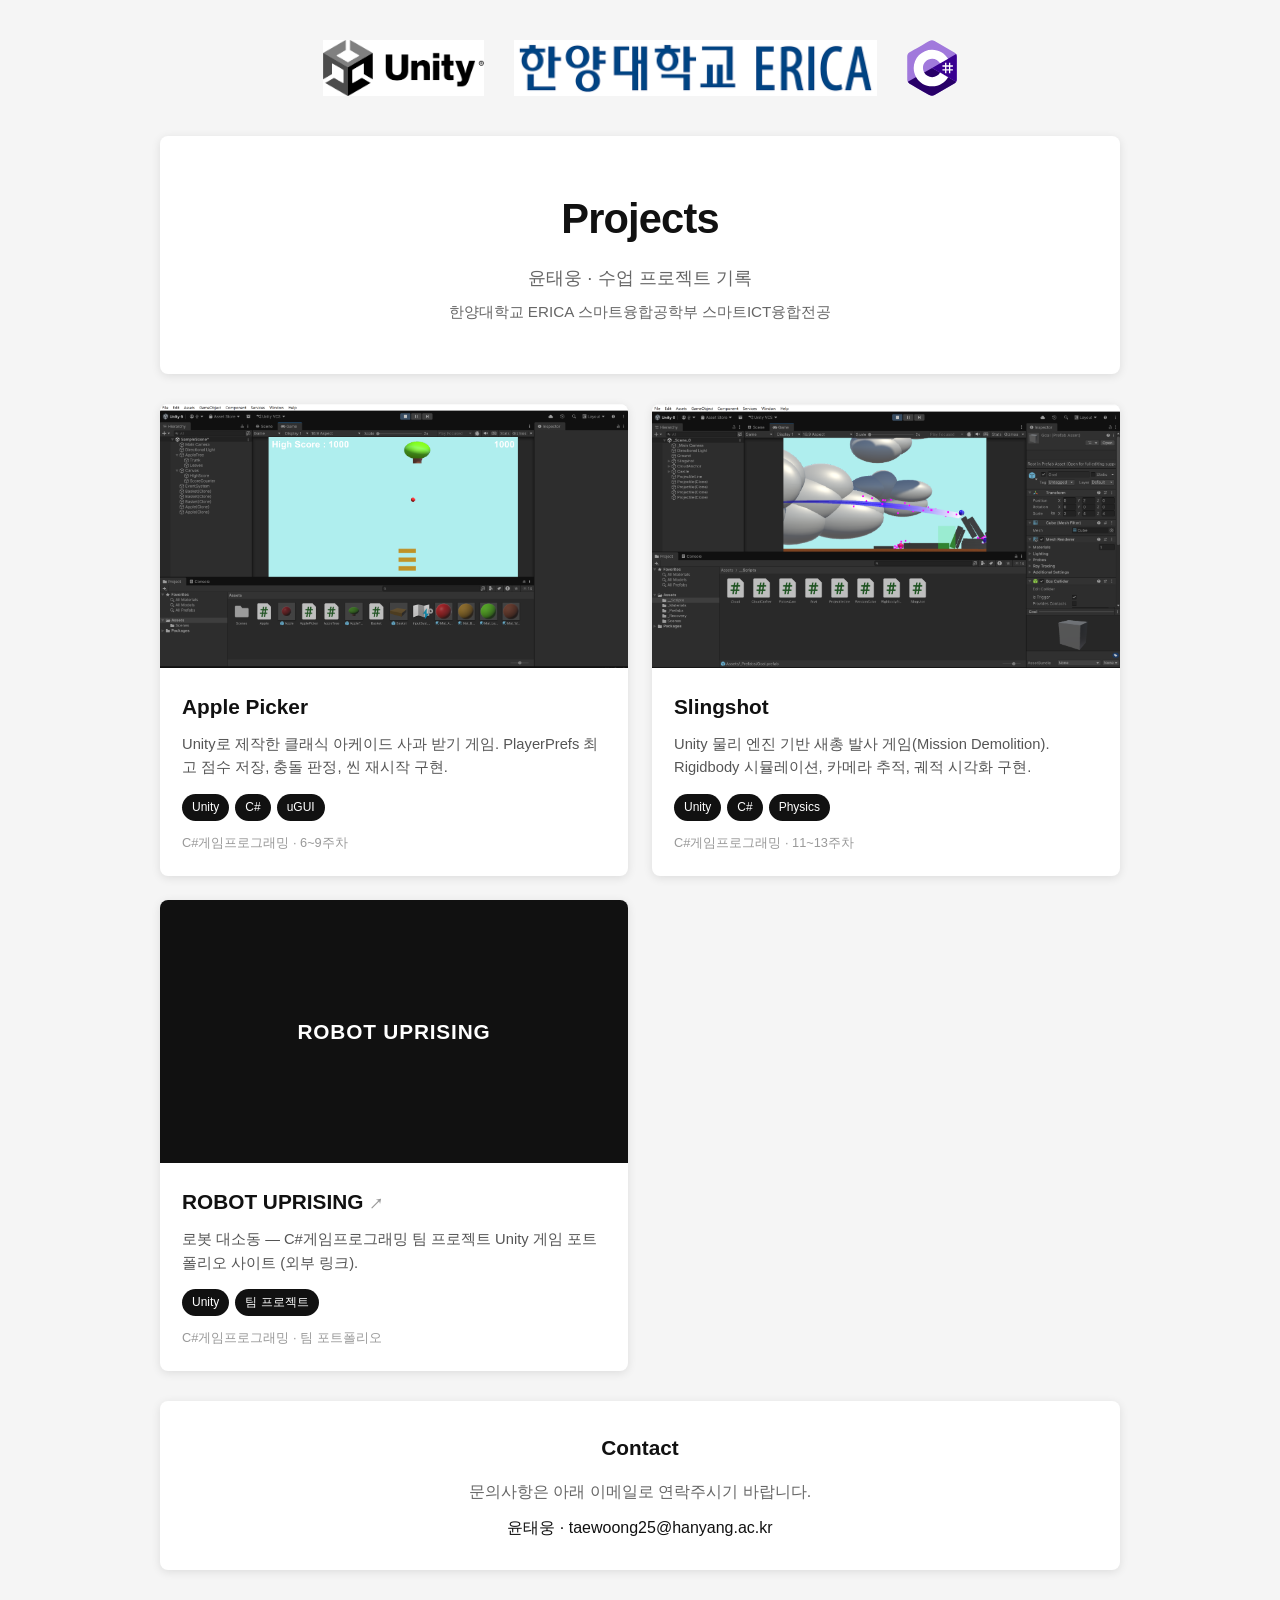
==== index.html @ c5b40171 "Add project hub with Apple Picker and Slingshot pages" ====
<!DOCTYPE html>
<html lang="ko">
<head>
    <meta charset="UTF-8">
    <meta name="viewport" content="width=device-width, initial-scale=1.0">
    <title>윤태웅 · Projects</title>
    <link rel="stylesheet" href="style.css">
</head>
<body>
    <div class="container">
        <!-- Logos -->
        <div class="logos">
            <img src="apple-picker/images/logo_unity.png" alt="Unity">
            <img src="apple-picker/images/logo_school.png" alt="한양대학교 ERICA">
            <img src="apple-picker/images/logo_csharp.svg" alt="C#">
        </div>

        <!-- Hero -->
        <div class="title-section">
            <h1>Projects</h1>
            <div class="subtitle">윤태웅 · 수업 프로젝트 기록</div>
            <div class="affiliation">한양대학교 ERICA 스마트융합공학부 스마트ICT융합전공</div>
        </div>

        <!-- Project cards -->
        <div class="card-grid">
            <a class="proj-card" href="apple-picker/">
                <div class="proj-thumb"><img src="apple-picker/images/week8.png" alt="Apple Picker"></div>
                <div class="proj-body">
                    <h2>Apple Picker</h2>
                    <p>Unity로 제작한 클래식 아케이드 사과 받기 게임. PlayerPrefs 최고 점수 저장, 충돌 판정, 씬 재시작 구현.</p>
                    <div class="badges">
                        <span class="badge">Unity</span>
                        <span class="badge">C#</span>
                        <span class="badge">uGUI</span>
                    </div>
                    <span class="proj-meta">C#게임프로그래밍 · 6~9주차</span>
                </div>
            </a>

            <a class="proj-card" href="slingshot/">
                <div class="proj-thumb"><img src="slingshot/images/shot2.png" alt="Slingshot"></div>
                <div class="proj-body">
                    <h2>Slingshot</h2>
                    <p>Unity 물리 엔진 기반 새총 발사 게임(Mission Demolition). Rigidbody 시뮬레이션, 카메라 추적, 궤적 시각화 구현.</p>
                    <div class="badges">
                        <span class="badge">Unity</span>
                        <span class="badge">C#</span>
                        <span class="badge">Physics</span>
                    </div>
                    <span class="proj-meta">C#게임프로그래밍 · 11~13주차</span>
                </div>
            </a>

            <a class="proj-card" href="https://cs-gamedev.github.io/portfolio/" target="_blank" rel="noopener">
                <div class="proj-thumb proj-thumb-text"><span>ROBOT UPRISING</span></div>
                <div class="proj-body">
                    <h2>ROBOT UPRISING <span class="ext">↗</span></h2>
                    <p>로봇 대소동 — C#게임프로그래밍 팀 프로젝트 Unity 게임 포트폴리오 사이트 (외부 링크).</p>
                    <div class="badges">
                        <span class="badge">Unity</span>
                        <span class="badge">팀 프로젝트</span>
                    </div>
                    <span class="proj-meta">C#게임프로그래밍 · 팀 포트폴리오</span>
                </div>
            </a>
        </div>

        <!-- Contact -->
        <div class="contact">
            <h2>Contact</h2>
            <p>문의사항은 아래 이메일로 연락주시기 바랍니다.</p>
            <a href="mailto:taewoong25@hanyang.ac.kr">윤태웅 · taewoong25@hanyang.ac.kr</a>
        </div>
    </div>
</body>
</html>
---- style.css ----
* {
    margin: 0;
    padding: 0;
    box-sizing: border-box;
}

body {
    font-family: 'Pretendard', -apple-system, BlinkMacSystemFont, 'Segoe UI', sans-serif;
    background: #f5f5f5;
    min-height: 100vh;
    color: #333;
    line-height: 1.6;
}

.container {
    max-width: 1000px;
    margin: 0 auto;
    padding: 40px 20px;
}

/* Logos */
.logos {
    display: flex;
    justify-content: center;
    align-items: center;
    gap: 30px;
    margin-bottom: 40px;
}

.logos img {
    height: 56px;
    object-fit: contain;
}

/* Hero */
.title-section {
    text-align: center;
    background: #fff;
    padding: 50px 40px;
    border-radius: 8px;
    box-shadow: 0 2px 10px rgba(0,0,0,0.1);
    margin-bottom: 30px;
}

.title-section h1 {
    font-size: 2.6rem;
    color: #111;
    margin-bottom: 10px;
    letter-spacing: -0.02em;
}

.subtitle {
    font-size: 1.15rem;
    color: #666;
    margin-bottom: 8px;
}

.affiliation {
    font-size: 0.95rem;
    color: #666;
}

/* Card grid */
.card-grid {
    display: grid;
    grid-template-columns: repeat(2, 1fr);
    gap: 24px;
    margin-bottom: 30px;
}

.proj-card {
    display: flex;
    flex-direction: column;
    background: #fff;
    border-radius: 8px;
    overflow: hidden;
    box-shadow: 0 2px 10px rgba(0,0,0,0.1);
    text-decoration: none;
    color: inherit;
    transition: transform 0.2s ease, box-shadow 0.2s ease;
}

.proj-card:hover {
    transform: translateY(-4px);
    box-shadow: 0 8px 22px rgba(0,0,0,0.15);
}

.proj-thumb {
    aspect-ratio: 16 / 9;
    background: #000;
    overflow: hidden;
}

.proj-thumb img {
    width: 100%;
    height: 100%;
    object-fit: cover;
    display: block;
}

.proj-thumb-text {
    display: flex;
    align-items: center;
    justify-content: center;
    background: #111;
}

.proj-thumb-text span {
    color: #fff;
    font-size: 1.3rem;
    font-weight: 700;
    letter-spacing: 0.04em;
}

.proj-body {
    padding: 22px;
    display: flex;
    flex-direction: column;
    flex: 1;
}

.proj-body h2 {
    font-size: 1.3rem;
    color: #111;
    margin-bottom: 10px;
}

.proj-body h2 .ext {
    font-size: 0.9rem;
    color: #999;
}

.proj-body p {
    font-size: 0.92rem;
    color: #555;
    margin-bottom: 14px;
    flex: 1;
}

/* Badges */
.badges {
    display: flex;
    flex-wrap: wrap;
    gap: 6px;
    margin-bottom: 12px;
}

.badge {
    font-size: 0.75rem;
    color: #fff;
    background: #111;
    padding: 4px 10px;
    border-radius: 999px;
}

.proj-meta {
    font-size: 0.8rem;
    color: #999;
}

/* Contact */
.contact {
    background: #fff;
    padding: 30px;
    border-radius: 8px;
    box-shadow: 0 2px 10px rgba(0,0,0,0.1);
    text-align: center;
}

.contact h2 {
    font-size: 1.3rem;
    color: #111;
    margin-bottom: 15px;
}

.contact p {
    color: #666;
    margin-bottom: 10px;
}

.contact a {
    color: #111;
    text-decoration: none;
    font-weight: 500;
}

.contact a:hover {
    text-decoration: underline;
}

/* Responsive */
@media (max-width: 768px) {
    .title-section h1 {
        font-size: 1.9rem;
    }

    .card-grid {
        grid-template-columns: 1fr;
    }

    .logos img {
        height: 40px;
    }
}
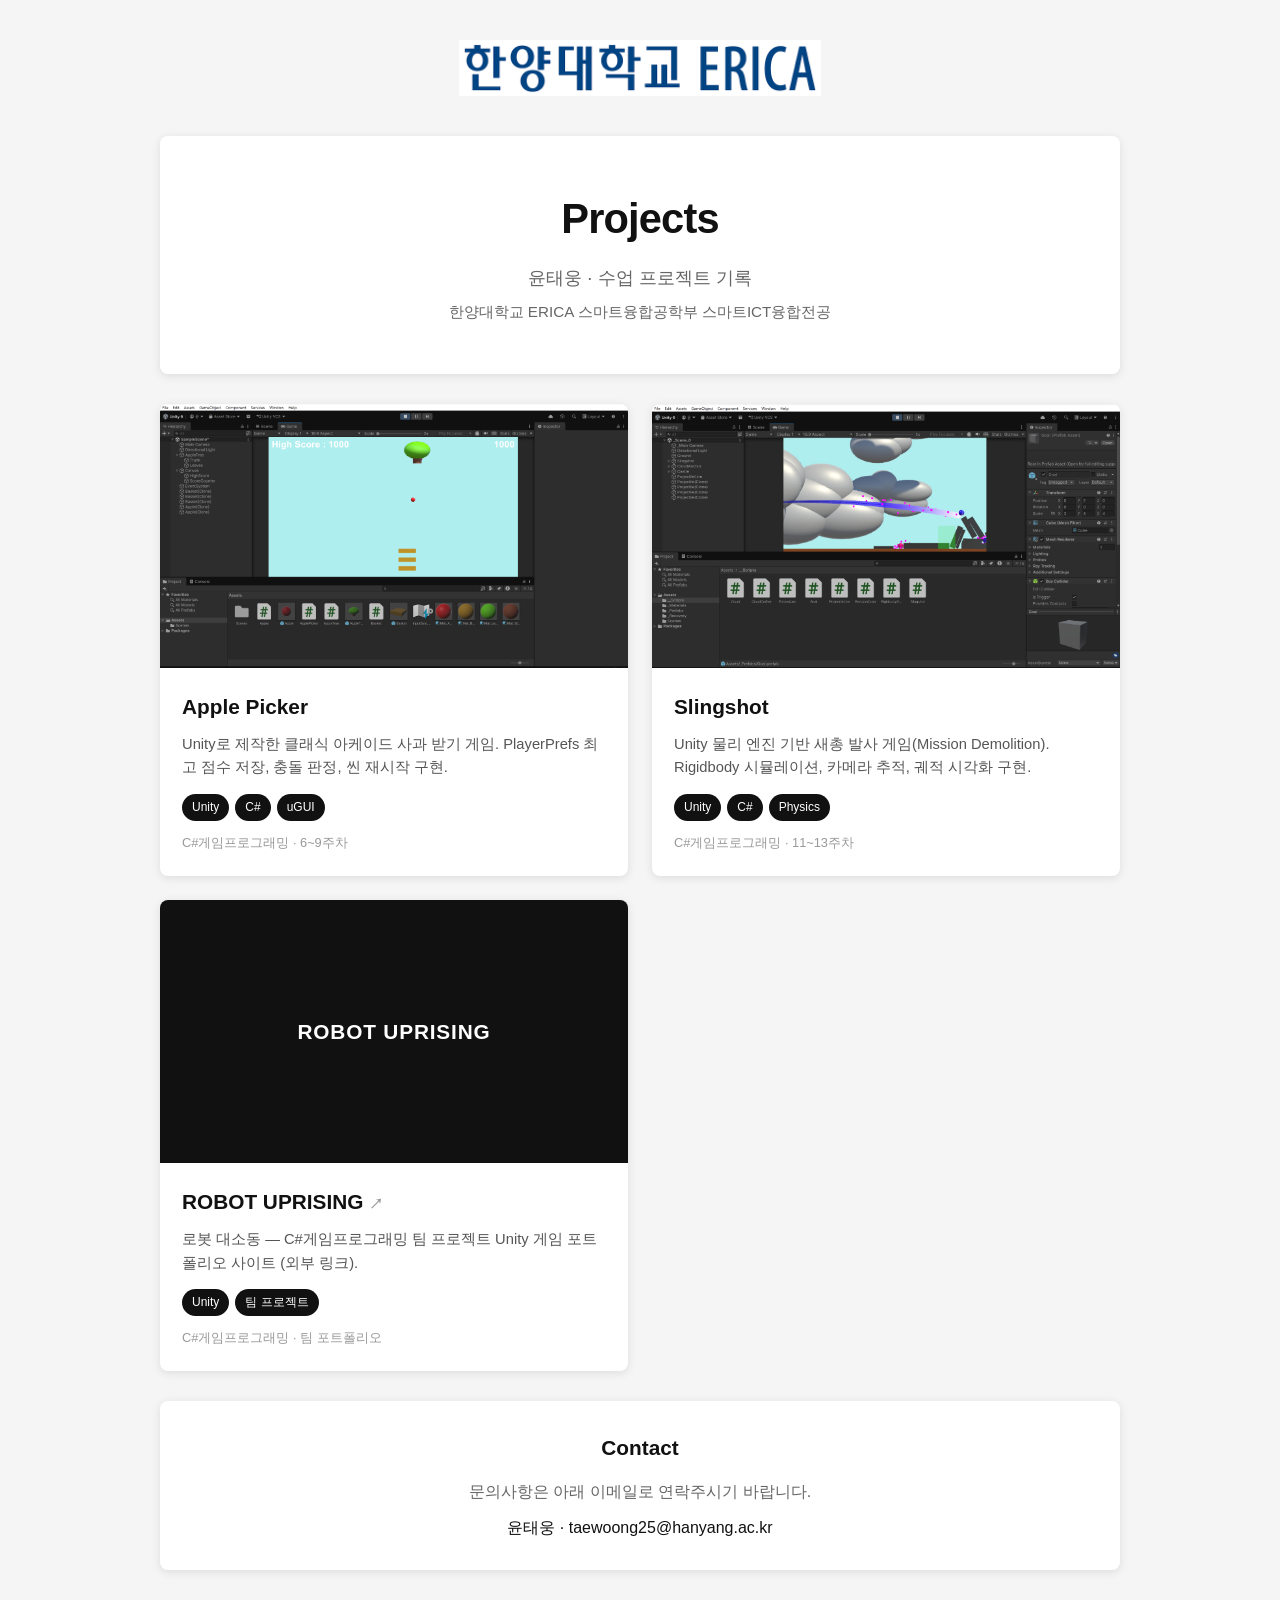
==== commit 02c1dc81: "Keep only ERICA logo on main page; move logo to root images" ====
--- a/index.html
+++ b/index.html
@@ -10,9 +10,7 @@
     <div class="container">
         <!-- Logos -->
         <div class="logos">
-            <img src="apple-picker/images/logo_unity.png" alt="Unity">
-            <img src="apple-picker/images/logo_school.png" alt="한양대학교 ERICA">
-            <img src="apple-picker/images/logo_csharp.svg" alt="C#">
+            <img src="images/logo_school.png" alt="한양대학교 ERICA">
         </div>
 
         <!-- Hero -->
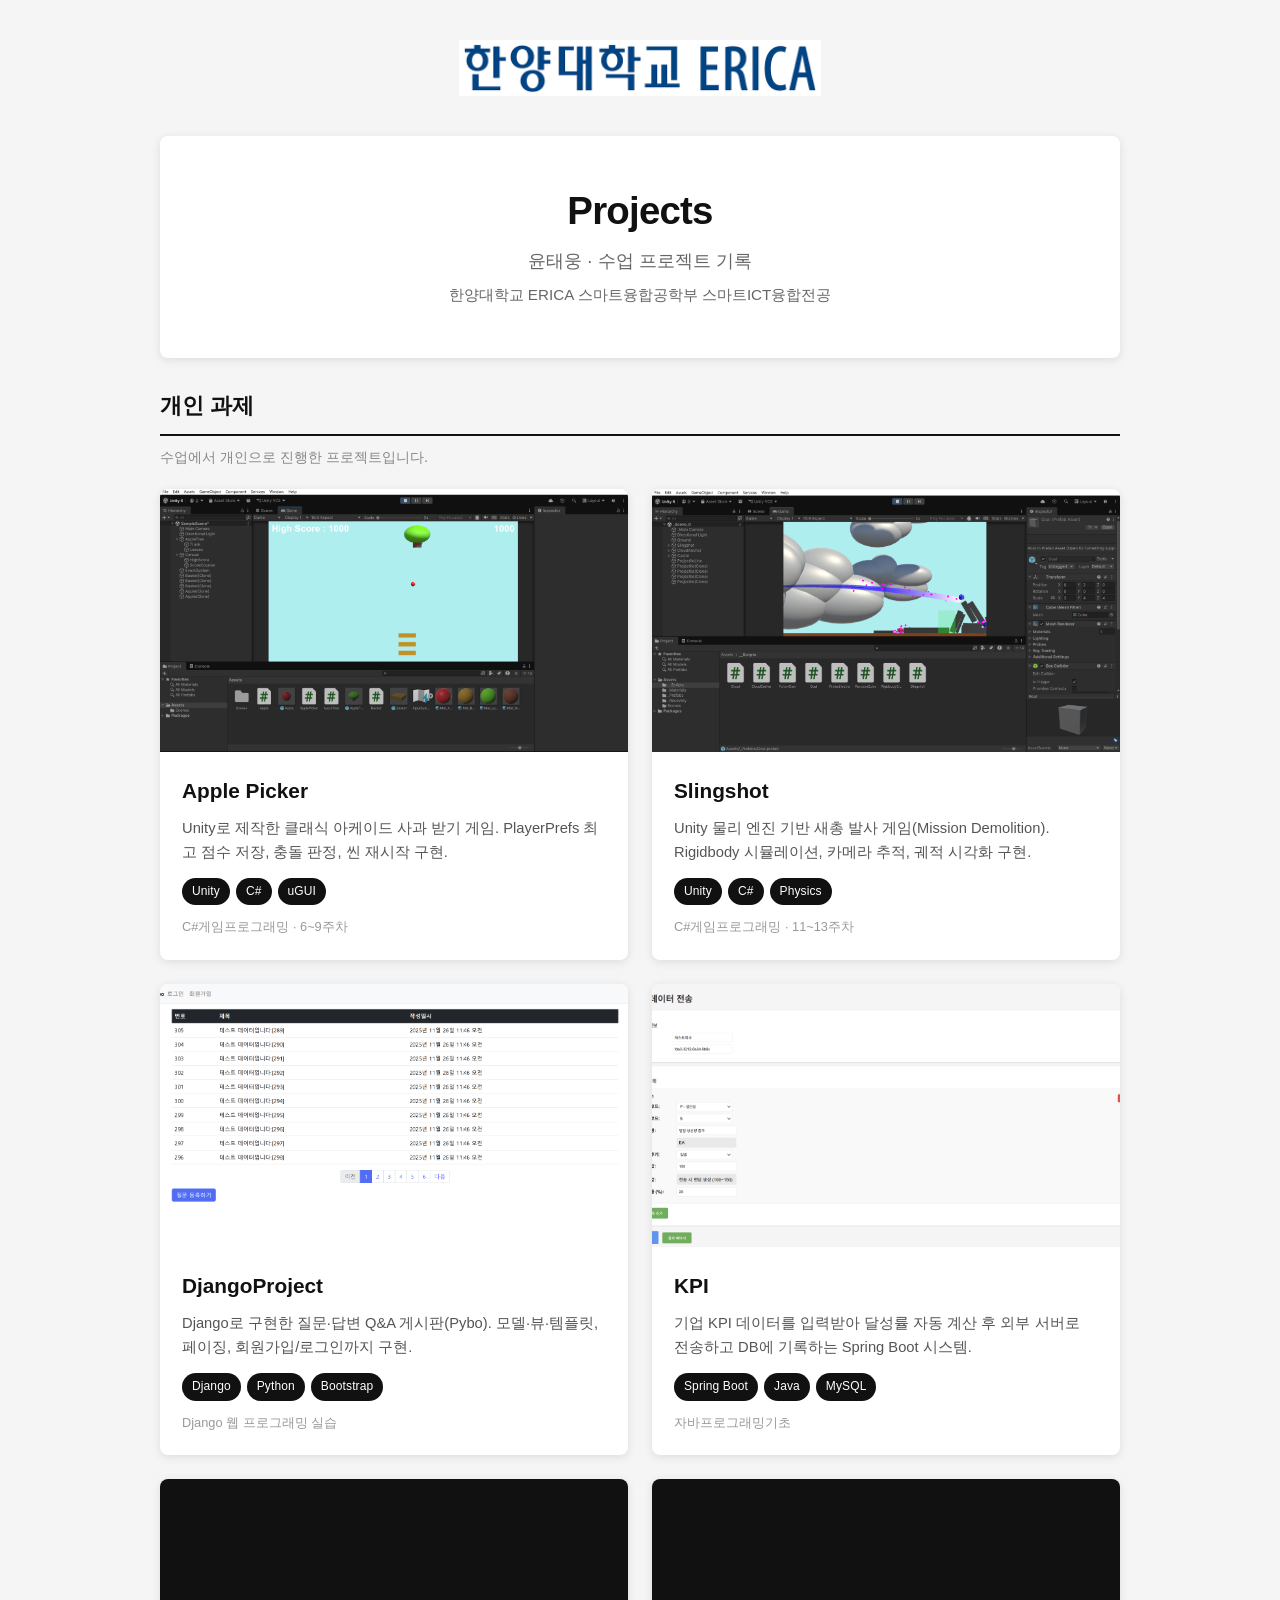
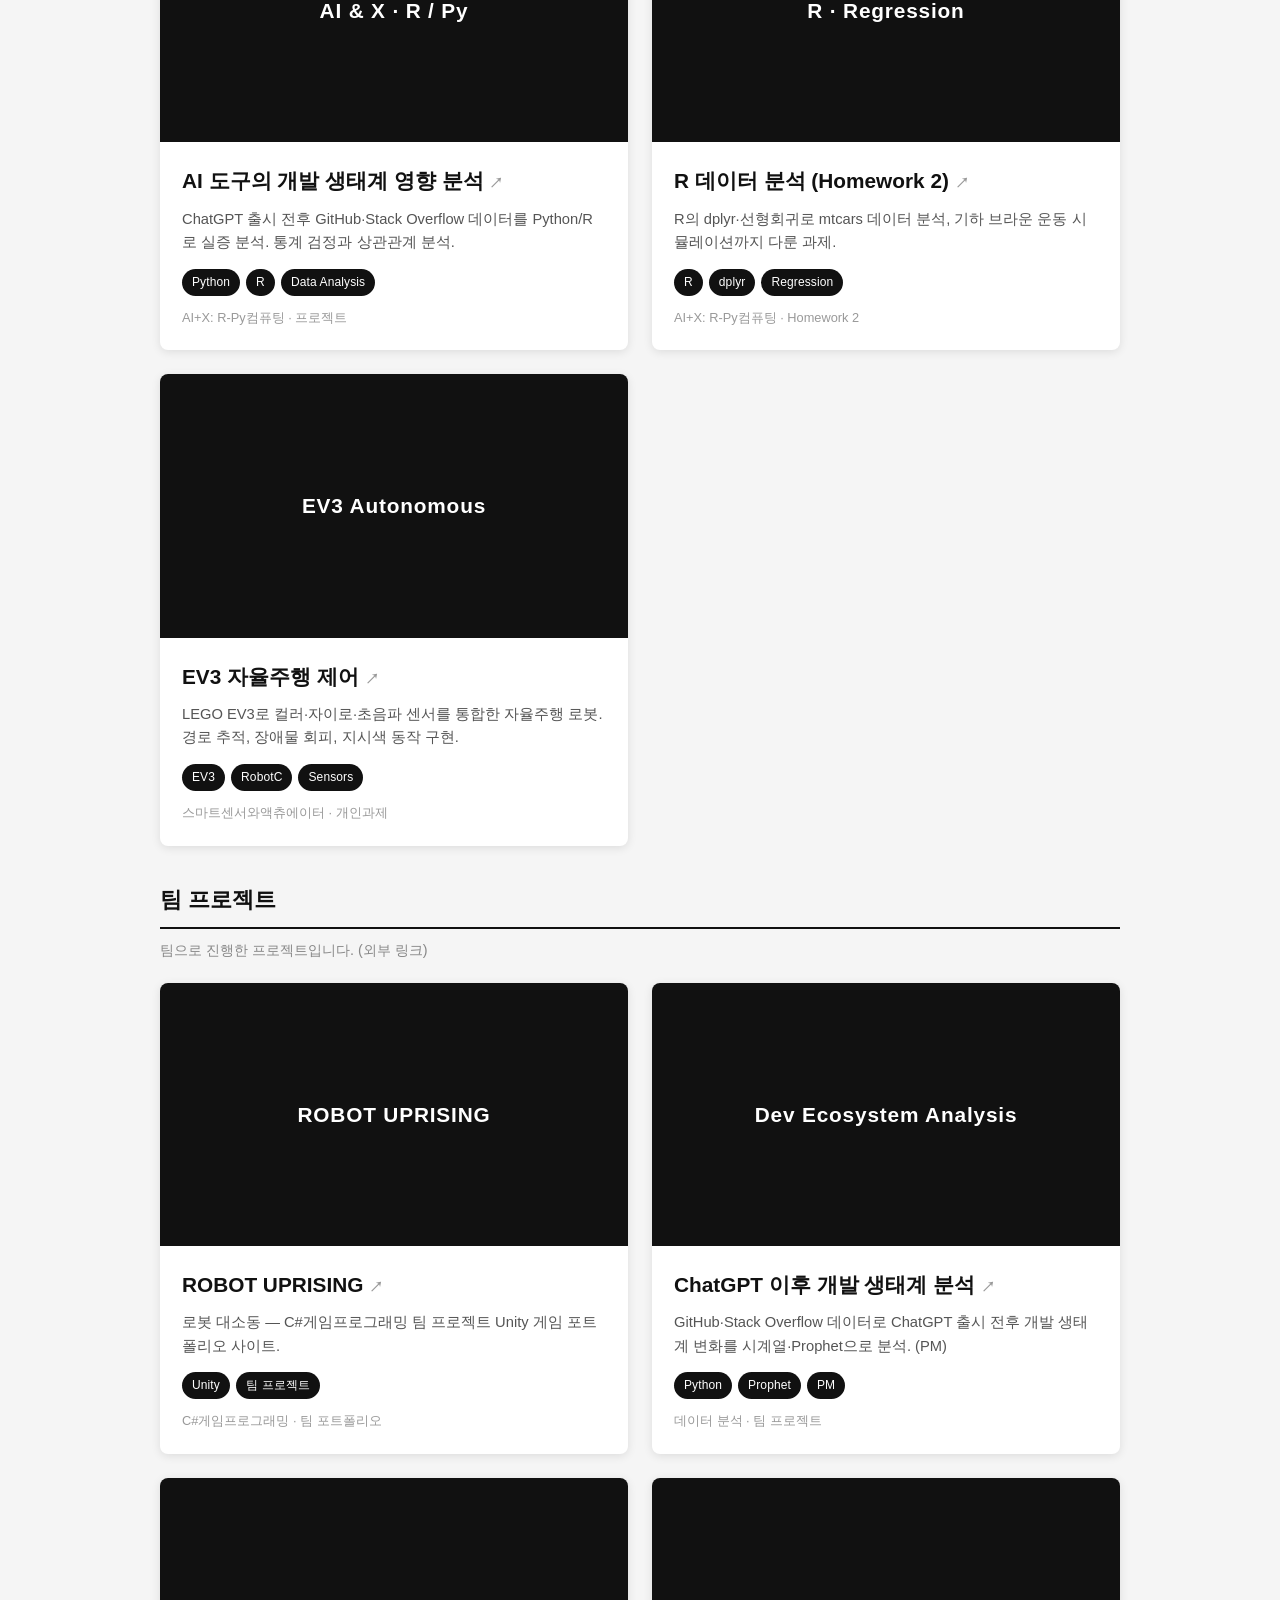
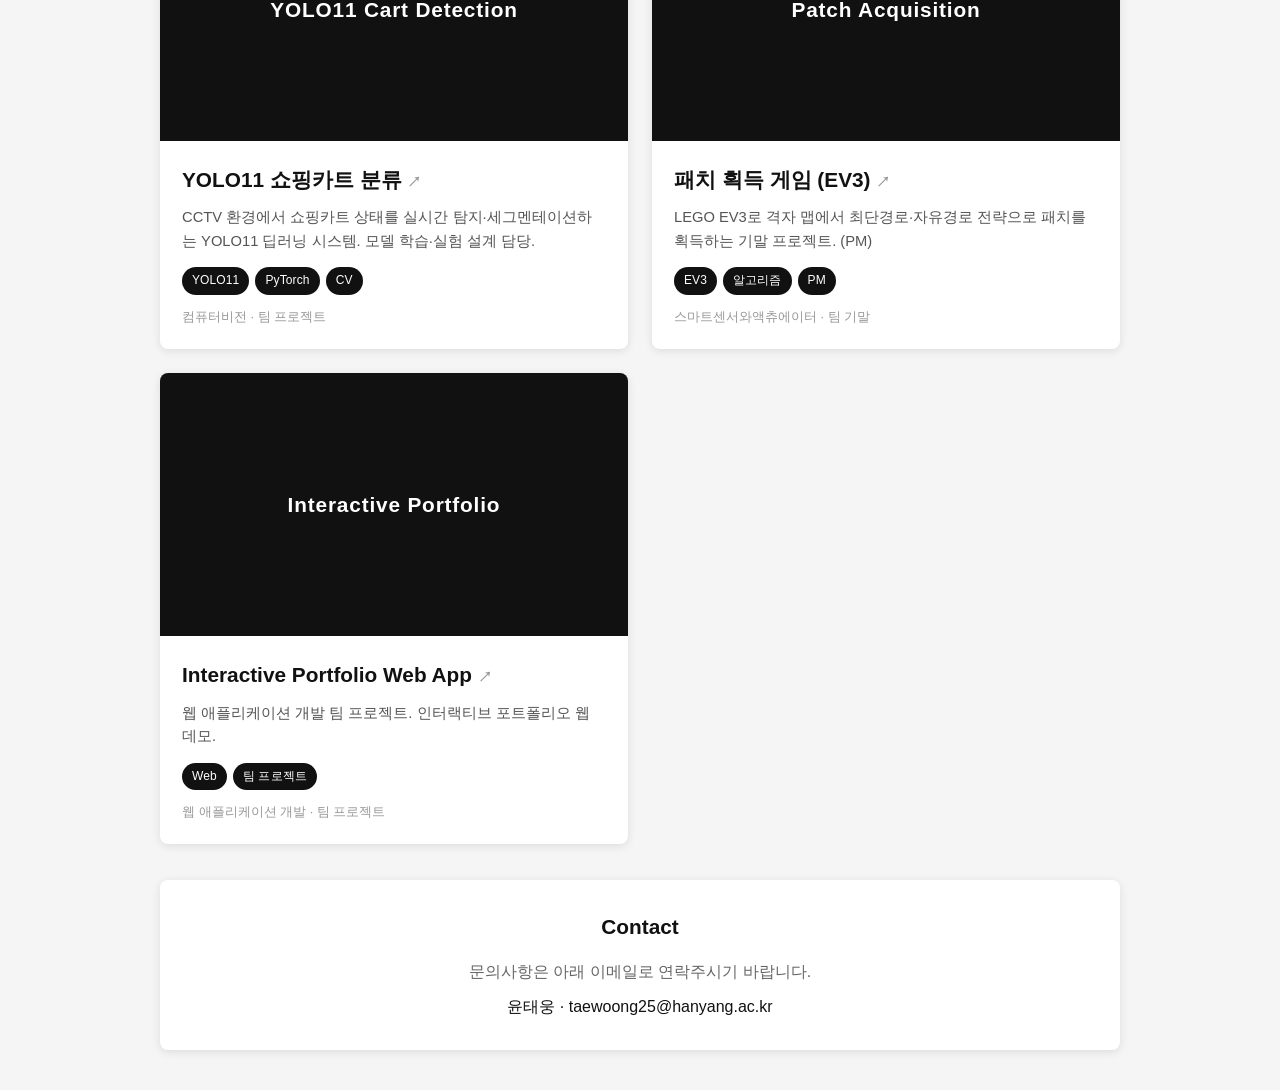
==== commit d825089a: "Add Django/KPI pages, unify design system into base.css, restructure hub - 공용 base.css 디자인 시스템 추출 (전" ====
--- a/index.html
+++ b/index.html
@@ -4,7 +4,7 @@
     <meta charset="UTF-8">
     <meta name="viewport" content="width=device-width, initial-scale=1.0">
     <title>윤태웅 · Projects</title>
-    <link rel="stylesheet" href="style.css">
+    <link rel="stylesheet" href="base.css">
 </head>
 <body>
     <div class="container">
@@ -20,48 +20,184 @@
             <div class="affiliation">한양대학교 ERICA 스마트융합공학부 스마트ICT융합전공</div>
         </div>
 
-        <!-- Project cards -->
-        <div class="card-grid">
-            <a class="proj-card" href="apple-picker/">
-                <div class="proj-thumb"><img src="apple-picker/images/week8.png" alt="Apple Picker"></div>
-                <div class="proj-body">
-                    <h2>Apple Picker</h2>
-                    <p>Unity로 제작한 클래식 아케이드 사과 받기 게임. PlayerPrefs 최고 점수 저장, 충돌 판정, 씬 재시작 구현.</p>
-                    <div class="badges">
-                        <span class="badge">Unity</span>
-                        <span class="badge">C#</span>
-                        <span class="badge">uGUI</span>
-                    </div>
-                    <span class="proj-meta">C#게임프로그래밍 · 6~9주차</span>
-                </div>
-            </a>
-
-            <a class="proj-card" href="slingshot/">
-                <div class="proj-thumb"><img src="slingshot/images/shot2.png" alt="Slingshot"></div>
-                <div class="proj-body">
-                    <h2>Slingshot</h2>
-                    <p>Unity 물리 엔진 기반 새총 발사 게임(Mission Demolition). Rigidbody 시뮬레이션, 카메라 추적, 궤적 시각화 구현.</p>
-                    <div class="badges">
-                        <span class="badge">Unity</span>
-                        <span class="badge">C#</span>
-                        <span class="badge">Physics</span>
-                    </div>
-                    <span class="proj-meta">C#게임프로그래밍 · 11~13주차</span>
-                </div>
-            </a>
-
-            <a class="proj-card" href="https://cs-gamedev.github.io/portfolio/" target="_blank" rel="noopener">
-                <div class="proj-thumb proj-thumb-text"><span>ROBOT UPRISING</span></div>
-                <div class="proj-body">
-                    <h2>ROBOT UPRISING <span class="ext">↗</span></h2>
-                    <p>로봇 대소동 — C#게임프로그래밍 팀 프로젝트 Unity 게임 포트폴리오 사이트 (외부 링크).</p>
-                    <div class="badges">
-                        <span class="badge">Unity</span>
-                        <span class="badge">팀 프로젝트</span>
-                    </div>
-                    <span class="proj-meta">C#게임프로그래밍 · 팀 포트폴리오</span>
-                </div>
-            </a>
+        <!-- ===================== 개인 과제 ===================== -->
+        <div class="group-section">
+            <h2 class="group-title">개인 과제</h2>
+            <p class="group-desc">수업에서 개인으로 진행한 프로젝트입니다.</p>
+            <div class="card-grid">
+                <a class="proj-card" href="apple-picker/">
+                    <div class="proj-thumb"><img src="apple-picker/images/week8.png" alt="Apple Picker"></div>
+                    <div class="proj-body">
+                        <h2>Apple Picker</h2>
+                        <p>Unity로 제작한 클래식 아케이드 사과 받기 게임. PlayerPrefs 최고 점수 저장, 충돌 판정, 씬 재시작 구현.</p>
+                        <div class="badges">
+                            <span class="badge">Unity</span>
+                            <span class="badge">C#</span>
+                            <span class="badge">uGUI</span>
+                        </div>
+                        <span class="proj-meta">C#게임프로그래밍 · 6~9주차</span>
+                    </div>
+                </a>
+
+                <a class="proj-card" href="slingshot/">
+                    <div class="proj-thumb"><img src="slingshot/images/shot2.png" alt="Slingshot"></div>
+                    <div class="proj-body">
+                        <h2>Slingshot</h2>
+                        <p>Unity 물리 엔진 기반 새총 발사 게임(Mission Demolition). Rigidbody 시뮬레이션, 카메라 추적, 궤적 시각화 구현.</p>
+                        <div class="badges">
+                            <span class="badge">Unity</span>
+                            <span class="badge">C#</span>
+                            <span class="badge">Physics</span>
+                        </div>
+                        <span class="proj-meta">C#게임프로그래밍 · 11~13주차</span>
+                    </div>
+                </a>
+
+                <a class="proj-card" href="django/">
+                    <div class="proj-thumb"><img src="django/images/screen1.png" alt="DjangoProject"></div>
+                    <div class="proj-body">
+                        <h2>DjangoProject</h2>
+                        <p>Django로 구현한 질문·답변 Q&amp;A 게시판(Pybo). 모델·뷰·템플릿, 페이징, 회원가입/로그인까지 구현.</p>
+                        <div class="badges">
+                            <span class="badge">Django</span>
+                            <span class="badge">Python</span>
+                            <span class="badge">Bootstrap</span>
+                        </div>
+                        <span class="proj-meta">Django 웹 프로그래밍 실습</span>
+                    </div>
+                </a>
+
+                <a class="proj-card" href="kpi/">
+                    <div class="proj-thumb"><img src="kpi/images/screen1.png" alt="KPI"></div>
+                    <div class="proj-body">
+                        <h2>KPI</h2>
+                        <p>기업 KPI 데이터를 입력받아 달성률 자동 계산 후 외부 서버로 전송하고 DB에 기록하는 Spring Boot 시스템.</p>
+                        <div class="badges">
+                            <span class="badge">Spring Boot</span>
+                            <span class="badge">Java</span>
+                            <span class="badge">MySQL</span>
+                        </div>
+                        <span class="proj-meta">자바프로그래밍기초</span>
+                    </div>
+                </a>
+
+                <a class="proj-card" href="https://taewoongyoun.github.io/AIX-R-Py-Repo/" target="_blank" rel="noopener">
+                    <div class="proj-thumb proj-thumb-text"><span>AI &amp; X · R / Py</span></div>
+                    <div class="proj-body">
+                        <h2>AI 도구의 개발 생태계 영향 분석 <span class="ext">↗</span></h2>
+                        <p>ChatGPT 출시 전후 GitHub·Stack Overflow 데이터를 Python/R로 실증 분석. 통계 검정과 상관관계 분석.</p>
+                        <div class="badges">
+                            <span class="badge">Python</span>
+                            <span class="badge">R</span>
+                            <span class="badge">Data Analysis</span>
+                        </div>
+                        <span class="proj-meta">AI+X: R-Py컴퓨팅 · 프로젝트</span>
+                    </div>
+                </a>
+
+                <a class="proj-card" href="https://github.com/TaeWoongYoun/R-DataAnalysis" target="_blank" rel="noopener">
+                    <div class="proj-thumb proj-thumb-text"><span>R · Regression</span></div>
+                    <div class="proj-body">
+                        <h2>R 데이터 분석 (Homework 2) <span class="ext">↗</span></h2>
+                        <p>R의 dplyr·선형회귀로 mtcars 데이터 분석, 기하 브라운 운동 시뮬레이션까지 다룬 과제.</p>
+                        <div class="badges">
+                            <span class="badge">R</span>
+                            <span class="badge">dplyr</span>
+                            <span class="badge">Regression</span>
+                        </div>
+                        <span class="proj-meta">AI+X: R-Py컴퓨팅 · Homework 2</span>
+                    </div>
+                </a>
+
+                <a class="proj-card" href="https://github.com/TaeWoongYoun/smart-sensors-assignments" target="_blank" rel="noopener">
+                    <div class="proj-thumb proj-thumb-text"><span>EV3 Autonomous</span></div>
+                    <div class="proj-body">
+                        <h2>EV3 자율주행 제어 <span class="ext">↗</span></h2>
+                        <p>LEGO EV3로 컬러·자이로·초음파 센서를 통합한 자율주행 로봇. 경로 추적, 장애물 회피, 지시색 동작 구현.</p>
+                        <div class="badges">
+                            <span class="badge">EV3</span>
+                            <span class="badge">RobotC</span>
+                            <span class="badge">Sensors</span>
+                        </div>
+                        <span class="proj-meta">스마트센서와액츄에이터 · 개인과제</span>
+                    </div>
+                </a>
+            </div>
+        </div>
+
+        <!-- ===================== 팀 프로젝트 ===================== -->
+        <div class="group-section">
+            <h2 class="group-title">팀 프로젝트</h2>
+            <p class="group-desc">팀으로 진행한 프로젝트입니다. (외부 링크)</p>
+            <div class="card-grid">
+                <a class="proj-card" href="https://cs-gamedev.github.io/portfolio/" target="_blank" rel="noopener">
+                    <div class="proj-thumb proj-thumb-text"><span>ROBOT UPRISING</span></div>
+                    <div class="proj-body">
+                        <h2>ROBOT UPRISING <span class="ext">↗</span></h2>
+                        <p>로봇 대소동 — C#게임프로그래밍 팀 프로젝트 Unity 게임 포트폴리오 사이트.</p>
+                        <div class="badges">
+                            <span class="badge">Unity</span>
+                            <span class="badge">팀 프로젝트</span>
+                        </div>
+                        <span class="proj-meta">C#게임프로그래밍 · 팀 포트폴리오</span>
+                    </div>
+                </a>
+
+                <a class="proj-card" href="https://teamcountingstars.github.io/dataAnalysis/" target="_blank" rel="noopener">
+                    <div class="proj-thumb proj-thumb-text"><span>Dev Ecosystem Analysis</span></div>
+                    <div class="proj-body">
+                        <h2>ChatGPT 이후 개발 생태계 분석 <span class="ext">↗</span></h2>
+                        <p>GitHub·Stack Overflow 데이터로 ChatGPT 출시 전후 개발 생태계 변화를 시계열·Prophet으로 분석. (PM)</p>
+                        <div class="badges">
+                            <span class="badge">Python</span>
+                            <span class="badge">Prophet</span>
+                            <span class="badge">PM</span>
+                        </div>
+                        <span class="proj-meta">데이터 분석 · 팀 프로젝트</span>
+                    </div>
+                </a>
+
+                <a class="proj-card" href="https://ict-top-bottom.github.io/MCA/" target="_blank" rel="noopener">
+                    <div class="proj-thumb proj-thumb-text"><span>YOLO11 Cart Detection</span></div>
+                    <div class="proj-body">
+                        <h2>YOLO11 쇼핑카트 분류 <span class="ext">↗</span></h2>
+                        <p>CCTV 환경에서 쇼핑카트 상태를 실시간 탐지·세그멘테이션하는 YOLO11 딥러닝 시스템. 모델 학습·실험 설계 담당.</p>
+                        <div class="badges">
+                            <span class="badge">YOLO11</span>
+                            <span class="badge">PyTorch</span>
+                            <span class="badge">CV</span>
+                        </div>
+                        <span class="proj-meta">컴퓨터비전 · 팀 프로젝트</span>
+                    </div>
+                </a>
+
+                <a class="proj-card" href="https://ev3team.github.io/PatchAcquisitionGame/" target="_blank" rel="noopener">
+                    <div class="proj-thumb proj-thumb-text"><span>Patch Acquisition</span></div>
+                    <div class="proj-body">
+                        <h2>패치 획득 게임 (EV3) <span class="ext">↗</span></h2>
+                        <p>LEGO EV3로 격자 맵에서 최단경로·자유경로 전략으로 패치를 획득하는 기말 프로젝트. (PM)</p>
+                        <div class="badges">
+                            <span class="badge">EV3</span>
+                            <span class="badge">알고리즘</span>
+                            <span class="badge">PM</span>
+                        </div>
+                        <span class="proj-meta">스마트센서와액츄에이터 · 팀 기말</span>
+                    </div>
+                </a>
+
+                <a class="proj-card" href="https://github.com/HYU-DreamTeam/WAD-Demo" target="_blank" rel="noopener">
+                    <div class="proj-thumb proj-thumb-text"><span>Interactive Portfolio</span></div>
+                    <div class="proj-body">
+                        <h2>Interactive Portfolio Web App <span class="ext">↗</span></h2>
+                        <p>웹 애플리케이션 개발 팀 프로젝트. 인터랙티브 포트폴리오 웹 데모.</p>
+                        <div class="badges">
+                            <span class="badge">Web</span>
+                            <span class="badge">팀 프로젝트</span>
+                        </div>
+                        <span class="proj-meta">웹 애플리케이션 개발 · 팀 프로젝트</span>
+                    </div>
+                </a>
+            </div>
         </div>
 
         <!-- Contact -->
--- a/base.css
+++ b/base.css
@@ -0,0 +1,567 @@
+/* =====================================================================
+   base.css — 공용 디자인 시스템
+   윤태웅 프로젝트 사이트 전 페이지(허브 + 상세) 공통 스타일.
+   허브는 루트에서 href="base.css", 상세 페이지는 href="../base.css".
+   페이지 고유 스타일이 필요하면 각 폴더의 style.css에서 덮어쓴다.
+   ===================================================================== */
+
+/* ---- Reset & 기본 타이포 ---- */
+* {
+    margin: 0;
+    padding: 0;
+    box-sizing: border-box;
+}
+
+body {
+    font-family: 'Pretendard', -apple-system, BlinkMacSystemFont, 'Segoe UI', sans-serif;
+    background: #f5f5f5;
+    min-height: 100vh;
+    color: #333;
+    line-height: 1.6;
+}
+
+.container {
+    max-width: 1000px;
+    margin: 0 auto;
+    padding: 40px 20px;
+}
+
+/* ---- 로고 줄 ---- */
+.logos {
+    display: flex;
+    justify-content: center;
+    align-items: center;
+    gap: 30px;
+    margin-bottom: 40px;
+}
+
+.logos img {
+    height: 56px;
+    object-fit: contain;
+}
+
+/* ---- 타이틀 / 히어로 섹션 ---- */
+.title-section {
+    text-align: center;
+    background: #fff;
+    padding: 50px 40px;
+    border-radius: 8px;
+    box-shadow: 0 2px 10px rgba(0,0,0,0.1);
+    margin-bottom: 30px;
+}
+
+.title-section h1 {
+    font-size: 2.4rem;
+    color: #111;
+    margin-bottom: 10px;
+    line-height: 1.3;
+    letter-spacing: -0.02em;
+}
+
+.subtitle {
+    font-size: 1.15rem;
+    color: #666;
+    margin-bottom: 8px;
+}
+
+.authors {
+    font-size: 1.1rem;
+    color: #333;
+    margin-bottom: 8px;
+}
+
+.affiliation {
+    font-size: 0.95rem;
+    color: #666;
+}
+
+/* ---- 배지 ---- */
+.badges {
+    display: flex;
+    flex-wrap: wrap;
+    gap: 8px;
+    margin-bottom: 12px;
+}
+
+/* 타이틀 섹션 안의 배지는 가운데 정렬 */
+.title-section .badges {
+    justify-content: center;
+    margin-top: 22px;
+    margin-bottom: 0;
+}
+
+.badge {
+    font-size: 0.78rem;
+    color: #fff;
+    background: #111;
+    padding: 5px 12px;
+    border-radius: 999px;
+    letter-spacing: 0.01em;
+    white-space: nowrap;
+}
+
+/* =====================================================================
+   허브(메인) 전용 — 그룹 섹션 & 프로젝트 카드
+   ===================================================================== */
+
+/* 개인/팀 그룹 구분 헤딩 */
+.group-section {
+    margin-bottom: 36px;
+}
+
+.group-title {
+    font-size: 1.4rem;
+    color: #111;
+    margin-bottom: 4px;
+    padding-bottom: 10px;
+    border-bottom: 2px solid #111;
+}
+
+.group-desc {
+    font-size: 0.9rem;
+    color: #888;
+    margin: 10px 0 20px;
+}
+
+.card-grid {
+    display: grid;
+    grid-template-columns: repeat(2, 1fr);
+    gap: 24px;
+}
+
+.proj-card {
+    display: flex;
+    flex-direction: column;
+    background: #fff;
+    border-radius: 8px;
+    overflow: hidden;
+    box-shadow: 0 2px 10px rgba(0,0,0,0.1);
+    text-decoration: none;
+    color: inherit;
+    transition: transform 0.2s ease, box-shadow 0.2s ease;
+}
+
+.proj-card:hover {
+    transform: translateY(-4px);
+    box-shadow: 0 8px 22px rgba(0,0,0,0.15);
+}
+
+.proj-thumb {
+    aspect-ratio: 16 / 9;
+    background: #000;
+    overflow: hidden;
+}
+
+.proj-thumb img {
+    width: 100%;
+    height: 100%;
+    object-fit: cover;
+    display: block;
+}
+
+.proj-thumb-text {
+    display: flex;
+    align-items: center;
+    justify-content: center;
+    background: #111;
+}
+
+.proj-thumb-text span {
+    color: #fff;
+    font-size: 1.3rem;
+    font-weight: 700;
+    letter-spacing: 0.04em;
+    text-align: center;
+    padding: 0 16px;
+}
+
+.proj-body {
+    padding: 22px;
+    display: flex;
+    flex-direction: column;
+    flex: 1;
+}
+
+.proj-body h2 {
+    font-size: 1.3rem;
+    color: #111;
+    margin-bottom: 10px;
+}
+
+.proj-body h2 .ext {
+    font-size: 0.9rem;
+    color: #999;
+}
+
+.proj-body p {
+    font-size: 0.92rem;
+    color: #555;
+    margin-bottom: 14px;
+    flex: 1;
+}
+
+/* 카드 안 배지는 작게 */
+.proj-body .badges {
+    gap: 6px;
+}
+
+.proj-body .badge {
+    font-size: 0.75rem;
+    padding: 4px 10px;
+}
+
+.proj-meta {
+    font-size: 0.8rem;
+    color: #999;
+}
+
+/* =====================================================================
+   상세 페이지 전용 — 섹션 / 표 / 스크린샷 / 기술스택 / 리소스
+   ===================================================================== */
+
+.section {
+    background: #fff;
+    padding: 30px;
+    border-radius: 8px;
+    box-shadow: 0 2px 10px rgba(0,0,0,0.1);
+    margin-bottom: 30px;
+}
+
+.section h2 {
+    font-size: 1.3rem;
+    color: #111;
+    margin-bottom: 20px;
+    padding-bottom: 10px;
+    border-bottom: 2px solid #111;
+}
+
+.section h3 {
+    font-size: 1.05rem;
+    color: #111;
+    margin: 26px 0 12px;
+}
+
+.section-desc {
+    font-size: 0.95rem;
+    color: #777;
+    margin-bottom: 20px;
+}
+
+.abstract {
+    font-size: 1rem;
+    color: #555;
+    line-height: 1.8;
+}
+
+/* 순서/비순서 목록 (게임 방법, 기능 설명 등) */
+.howto,
+.bullets {
+    padding-left: 20px;
+    color: #555;
+}
+
+.howto li,
+.bullets li {
+    margin-bottom: 8px;
+    padding-left: 4px;
+}
+
+.howto strong,
+.bullets strong {
+    color: #111;
+}
+
+/* 스크린샷 그리드 — 개수에 상관없이 자동 배치 */
+.shot-grid {
+    display: grid;
+    grid-template-columns: repeat(auto-fit, minmax(220px, 1fr));
+    gap: 16px;
+}
+
+.shot-item {
+    background: #f9f9f9;
+    border-radius: 8px;
+    overflow: hidden;
+    border: 1px solid #eee;
+}
+
+.shot-grid.two-col {
+    grid-template-columns: repeat(2, 1fr);
+}
+
+/* 단일/세로형 이미지용 — 가운데 정렬, 폭 제한 */
+.shot-grid.single {
+    grid-template-columns: minmax(0, 440px);
+    justify-content: center;
+}
+
+/* 세로(포트레이트) 이미지는 크롭하지 않고 원본 비율 유지 */
+.shot-item.portrait img {
+    aspect-ratio: auto;
+    object-fit: contain;
+    height: auto;
+}
+
+.shot-item img {
+    width: 100%;
+    aspect-ratio: 16 / 9;
+    object-fit: cover;
+    object-position: top;
+    display: block;
+    background: #f0f0f0;
+}
+
+.shot-caption {
+    padding: 12px;
+    font-size: 0.85rem;
+    color: #333;
+    text-align: center;
+}
+
+/* 데모 영상 그리드 */
+.video-grid {
+    display: grid;
+    grid-template-columns: repeat(auto-fit, minmax(280px, 1fr));
+    gap: 16px;
+}
+
+.video-grid.two-col {
+    grid-template-columns: repeat(2, 1fr);
+}
+
+.video-item {
+    background: #f9f9f9;
+    border-radius: 8px;
+    overflow: hidden;
+    border: 1px solid #eee;
+}
+
+.video-item video,
+.video-item iframe {
+    width: 100%;
+    aspect-ratio: 16 / 9;
+    display: block;
+    border: 0;
+    background: #000;
+}
+
+.video-caption {
+    padding: 12px;
+    font-size: 0.85rem;
+    color: #333;
+    text-align: center;
+}
+
+/* 반응형 임베드 영상 (YouTube iframe 등) */
+.video-container {
+    position: relative;
+    padding-top: 56.25%; /* 16:9 */
+    border-radius: 8px;
+    overflow: hidden;
+    background: #000;
+    border: 1px solid #eee;
+}
+
+.video-container iframe {
+    position: absolute;
+    top: 0;
+    left: 0;
+    width: 100%;
+    height: 100%;
+    border: 0;
+}
+
+/* 코드 블록 (clone 명령 등) */
+pre {
+    background: #111;
+    color: #f5f5f5;
+    padding: 16px 18px;
+    border-radius: 8px;
+    overflow-x: auto;
+    font-family: 'Consolas', 'Menlo', monospace;
+    font-size: 0.88rem;
+    line-height: 1.6;
+}
+
+pre code {
+    background: none;
+    color: inherit;
+    padding: 0;
+    font-size: inherit;
+}
+
+/* 구현 표 */
+.table-wrap {
+    overflow-x: auto;
+}
+
+table {
+    width: 100%;
+    border-collapse: collapse;
+    font-size: 0.92rem;
+}
+
+table th,
+table td {
+    text-align: left;
+    padding: 12px 14px;
+    border-bottom: 1px solid #eee;
+    vertical-align: top;
+}
+
+table thead th {
+    background: #111;
+    color: #fff;
+    font-weight: 600;
+}
+
+table th:first-child,
+table td:first-child {
+    white-space: nowrap;
+}
+
+table tbody tr:last-child td {
+    border-bottom: none;
+}
+
+code {
+    font-family: 'Consolas', 'Menlo', monospace;
+    font-size: 0.88em;
+    background: #f0f0f0;
+    color: #111;
+    padding: 2px 6px;
+    border-radius: 4px;
+}
+
+/* 기술 스택 그리드 */
+.tech-grid {
+    display: grid;
+    grid-template-columns: 1fr 1.4fr;
+    gap: 30px;
+}
+
+.tech-block h3 {
+    margin-top: 0;
+}
+
+.tech-block ul {
+    list-style: none;
+}
+
+.tech-block li {
+    font-size: 0.92rem;
+    color: #555;
+    padding: 7px 0;
+    border-bottom: 1px solid #f0f0f0;
+}
+
+.tech-block li:last-child {
+    border-bottom: none;
+}
+
+.tech-block strong {
+    color: #111;
+}
+
+/* 리소스 / 외부 링크 버튼 */
+.resources {
+    display: flex;
+    flex-wrap: wrap;
+    gap: 12px;
+}
+
+.resource-link {
+    display: flex;
+    align-items: center;
+    gap: 8px;
+    padding: 10px 16px;
+    background: #fff;
+    color: #111;
+    text-decoration: none;
+    border-radius: 6px;
+    border: 1px solid #ddd;
+    transition: all 0.2s ease;
+}
+
+.resource-link:hover {
+    background: #111;
+    color: #fff;
+    border-color: #111;
+}
+
+.resource-link:hover svg {
+    fill: #fff;
+}
+
+.resource-link svg {
+    width: 18px;
+    height: 18px;
+    fill: #111;
+}
+
+.resource-link span {
+    font-size: 0.9rem;
+}
+
+/* =====================================================================
+   Contact (공통)
+   ===================================================================== */
+.contact {
+    background: #fff;
+    padding: 30px;
+    border-radius: 8px;
+    box-shadow: 0 2px 10px rgba(0,0,0,0.1);
+    text-align: center;
+}
+
+.contact h2 {
+    font-size: 1.3rem;
+    color: #111;
+    margin-bottom: 15px;
+}
+
+.contact p {
+    color: #666;
+    margin-bottom: 10px;
+}
+
+.contact a {
+    color: #111;
+    text-decoration: none;
+    font-weight: 500;
+}
+
+.contact a:hover {
+    text-decoration: underline;
+}
+
+/* =====================================================================
+   반응형
+   ===================================================================== */
+@media (max-width: 768px) {
+    .title-section h1 {
+        font-size: 1.7rem;
+    }
+
+    .card-grid {
+        grid-template-columns: 1fr;
+    }
+
+    .shot-grid.two-col,
+    .video-grid.two-col {
+        grid-template-columns: 1fr;
+    }
+
+    .tech-grid {
+        grid-template-columns: 1fr;
+        gap: 20px;
+    }
+
+    .resources {
+        flex-direction: column;
+    }
+
+    .logos img {
+        height: 40px;
+    }
+}
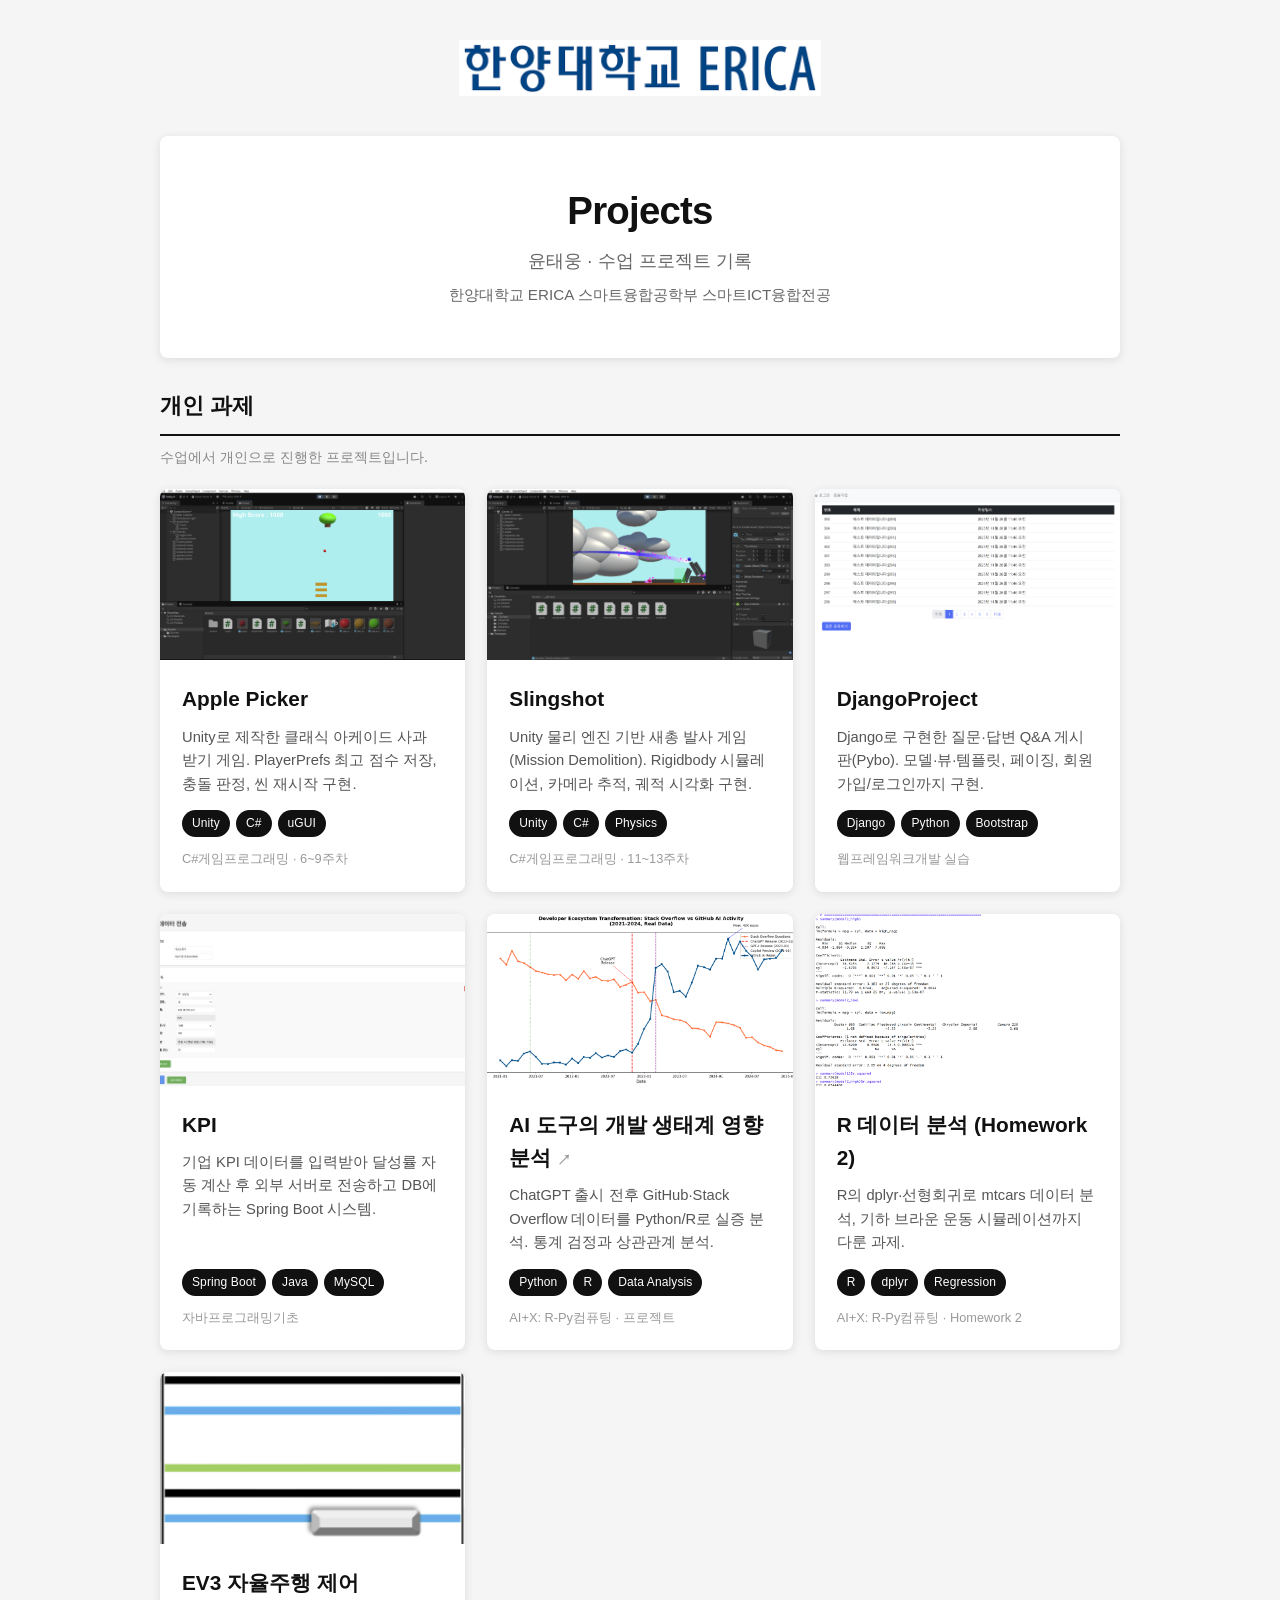
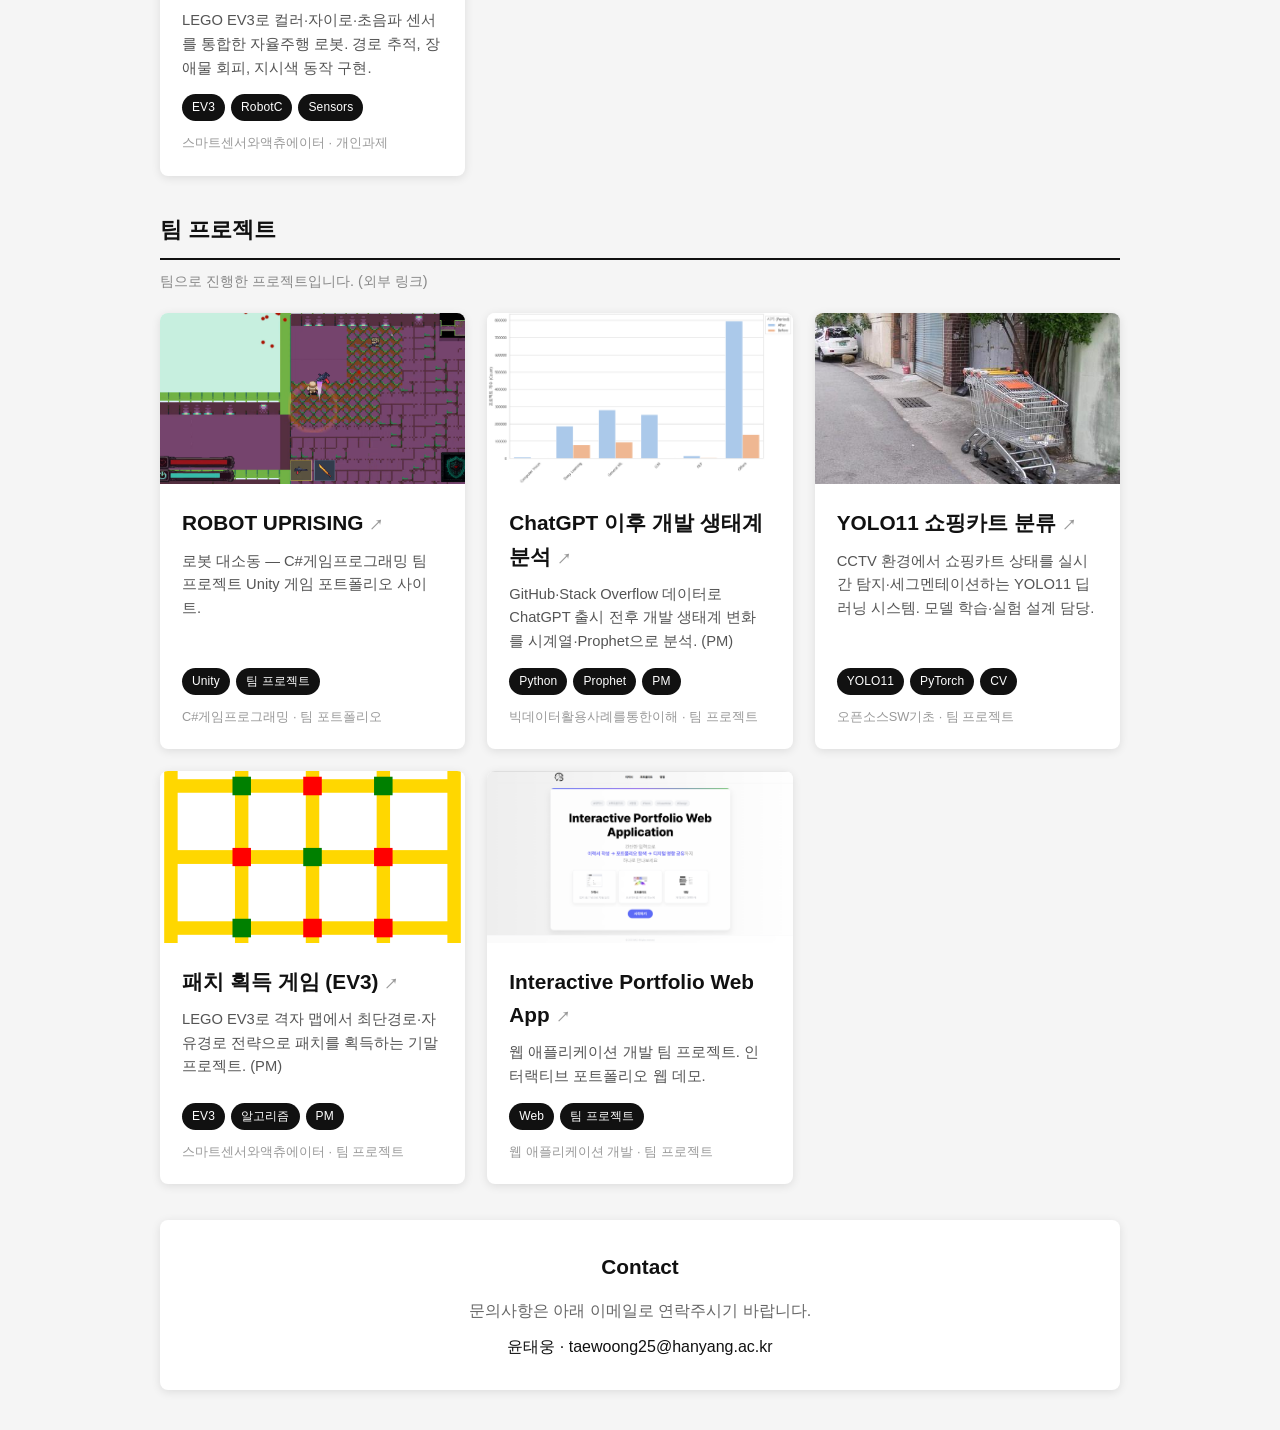
==== commit 5f1ced71: "Add image lightbox, move R-Data/smart-sensors pages in-site, polish hub - 이미지 클릭 확대(lightbox) 전 페이지 " ====
--- a/index.html
+++ b/index.html
@@ -63,7 +63,7 @@
                             <span class="badge">Python</span>
                             <span class="badge">Bootstrap</span>
                         </div>
-                        <span class="proj-meta">Django 웹 프로그래밍 실습</span>
+                        <span class="proj-meta">웹프레임워크개발 실습</span>
                     </div>
                 </a>
 
@@ -81,8 +81,8 @@
                     </div>
                 </a>
 
-                <a class="proj-card" href="https://taewoongyoun.github.io/AIX-R-Py-Repo/" target="_blank" rel="noopener">
-                    <div class="proj-thumb proj-thumb-text"><span>AI &amp; X · R / Py</span></div>
+                <a class="proj-card" href="https://taewoongyoun.github.io/AIX-R-Py-Repo/">
+                    <div class="proj-thumb"><img src="images/thumbs/thumb_aix.png" alt="AI 도구 영향 분석"></div>
                     <div class="proj-body">
                         <h2>AI 도구의 개발 생태계 영향 분석 <span class="ext">↗</span></h2>
                         <p>ChatGPT 출시 전후 GitHub·Stack Overflow 데이터를 Python/R로 실증 분석. 통계 검정과 상관관계 분석.</p>
@@ -95,10 +95,10 @@
                     </div>
                 </a>
 
-                <a class="proj-card" href="https://github.com/TaeWoongYoun/R-DataAnalysis" target="_blank" rel="noopener">
-                    <div class="proj-thumb proj-thumb-text"><span>R · Regression</span></div>
-                    <div class="proj-body">
-                        <h2>R 데이터 분석 (Homework 2) <span class="ext">↗</span></h2>
+                <a class="proj-card" href="r-dataanalysis/">
+                    <div class="proj-thumb"><img src="r-dataanalysis/images/test1-5.png" alt="R 데이터 분석"></div>
+                    <div class="proj-body">
+                        <h2>R 데이터 분석 (Homework 2)</h2>
                         <p>R의 dplyr·선형회귀로 mtcars 데이터 분석, 기하 브라운 운동 시뮬레이션까지 다룬 과제.</p>
                         <div class="badges">
                             <span class="badge">R</span>
@@ -109,10 +109,10 @@
                     </div>
                 </a>
 
-                <a class="proj-card" href="https://github.com/TaeWoongYoun/smart-sensors-assignments" target="_blank" rel="noopener">
-                    <div class="proj-thumb proj-thumb-text"><span>EV3 Autonomous</span></div>
-                    <div class="proj-body">
-                        <h2>EV3 자율주행 제어 <span class="ext">↗</span></h2>
+                <a class="proj-card" href="smart-sensors/">
+                    <div class="proj-thumb"><img src="smart-sensors/image/image.png" alt="EV3 자율주행"></div>
+                    <div class="proj-body">
+                        <h2>EV3 자율주행 제어</h2>
                         <p>LEGO EV3로 컬러·자이로·초음파 센서를 통합한 자율주행 로봇. 경로 추적, 장애물 회피, 지시색 동작 구현.</p>
                         <div class="badges">
                             <span class="badge">EV3</span>
@@ -130,8 +130,8 @@
             <h2 class="group-title">팀 프로젝트</h2>
             <p class="group-desc">팀으로 진행한 프로젝트입니다. (외부 링크)</p>
             <div class="card-grid">
-                <a class="proj-card" href="https://cs-gamedev.github.io/portfolio/" target="_blank" rel="noopener">
-                    <div class="proj-thumb proj-thumb-text"><span>ROBOT UPRISING</span></div>
+                <a class="proj-card" href="https://cs-gamedev.github.io/portfolio/">
+                    <div class="proj-thumb"><img src="images/thumbs/thumb_robot.png" alt="ROBOT UPRISING"></div>
                     <div class="proj-body">
                         <h2>ROBOT UPRISING <span class="ext">↗</span></h2>
                         <p>로봇 대소동 — C#게임프로그래밍 팀 프로젝트 Unity 게임 포트폴리오 사이트.</p>
@@ -143,8 +143,8 @@
                     </div>
                 </a>
 
-                <a class="proj-card" href="https://teamcountingstars.github.io/dataAnalysis/" target="_blank" rel="noopener">
-                    <div class="proj-thumb proj-thumb-text"><span>Dev Ecosystem Analysis</span></div>
+                <a class="proj-card" href="https://teamcountingstars.github.io/dataAnalysis/">
+                    <div class="proj-thumb"><img src="images/thumbs/thumb_dataanalysis.png" alt="개발 생태계 분석"></div>
                     <div class="proj-body">
                         <h2>ChatGPT 이후 개발 생태계 분석 <span class="ext">↗</span></h2>
                         <p>GitHub·Stack Overflow 데이터로 ChatGPT 출시 전후 개발 생태계 변화를 시계열·Prophet으로 분석. (PM)</p>
@@ -153,12 +153,12 @@
                             <span class="badge">Prophet</span>
                             <span class="badge">PM</span>
                         </div>
-                        <span class="proj-meta">데이터 분석 · 팀 프로젝트</span>
-                    </div>
-                </a>
-
-                <a class="proj-card" href="https://ict-top-bottom.github.io/MCA/" target="_blank" rel="noopener">
-                    <div class="proj-thumb proj-thumb-text"><span>YOLO11 Cart Detection</span></div>
+                        <span class="proj-meta">빅데이터활용사례를통한이해 · 팀 프로젝트</span>
+                    </div>
+                </a>
+
+                <a class="proj-card" href="https://ict-top-bottom.github.io/MCA/">
+                    <div class="proj-thumb"><img src="images/thumbs/thumb_mca.png" alt="YOLO11 쇼핑카트 분류"></div>
                     <div class="proj-body">
                         <h2>YOLO11 쇼핑카트 분류 <span class="ext">↗</span></h2>
                         <p>CCTV 환경에서 쇼핑카트 상태를 실시간 탐지·세그멘테이션하는 YOLO11 딥러닝 시스템. 모델 학습·실험 설계 담당.</p>
@@ -167,12 +167,12 @@
                             <span class="badge">PyTorch</span>
                             <span class="badge">CV</span>
                         </div>
-                        <span class="proj-meta">컴퓨터비전 · 팀 프로젝트</span>
-                    </div>
-                </a>
-
-                <a class="proj-card" href="https://ev3team.github.io/PatchAcquisitionGame/" target="_blank" rel="noopener">
-                    <div class="proj-thumb proj-thumb-text"><span>Patch Acquisition</span></div>
+                        <span class="proj-meta">오픈소스SW기초 · 팀 프로젝트</span>
+                    </div>
+                </a>
+
+                <a class="proj-card" href="https://ev3team.github.io/PatchAcquisitionGame/">
+                    <div class="proj-thumb"><img src="images/thumbs/thumb_patch.png" alt="패치 획득 게임"></div>
                     <div class="proj-body">
                         <h2>패치 획득 게임 (EV3) <span class="ext">↗</span></h2>
                         <p>LEGO EV3로 격자 맵에서 최단경로·자유경로 전략으로 패치를 획득하는 기말 프로젝트. (PM)</p>
@@ -181,12 +181,12 @@
                             <span class="badge">알고리즘</span>
                             <span class="badge">PM</span>
                         </div>
-                        <span class="proj-meta">스마트센서와액츄에이터 · 팀 기말</span>
-                    </div>
-                </a>
-
-                <a class="proj-card" href="https://github.com/HYU-DreamTeam/WAD-Demo" target="_blank" rel="noopener">
-                    <div class="proj-thumb proj-thumb-text"><span>Interactive Portfolio</span></div>
+                        <span class="proj-meta">스마트센서와액츄에이터 · 팀 프로젝트</span>
+                    </div>
+                </a>
+
+                <a class="proj-card" href="https://hyu-dreamteam.github.io/WAD-Demo/">
+                    <div class="proj-thumb"><img src="images/thumbs/thumb_wad.png" alt="Interactive Portfolio Web App"></div>
                     <div class="proj-body">
                         <h2>Interactive Portfolio Web App <span class="ext">↗</span></h2>
                         <p>웹 애플리케이션 개발 팀 프로젝트. 인터랙티브 포트폴리오 웹 데모.</p>
--- a/base.css
+++ b/base.css
@@ -125,8 +125,9 @@
 
 .card-grid {
     display: grid;
-    grid-template-columns: repeat(2, 1fr);
-    gap: 24px;
+    /* min(100%, ...) 으로 아주 좁은 화면에서도 카드가 넘치지 않고 1열로 접힘 */
+    grid-template-columns: repeat(auto-fill, minmax(min(100%, 280px), 1fr));
+    gap: 22px;
 }
 
 .proj-card {
@@ -309,6 +310,7 @@
     object-position: top;
     display: block;
     background: #f0f0f0;
+    cursor: zoom-in;
 }
 
 .shot-caption {
@@ -539,12 +541,20 @@
    반응형
    ===================================================================== */
 @media (max-width: 768px) {
+    .container {
+        padding: 28px 16px;
+    }
+
+    .title-section {
+        padding: 36px 24px;
+    }
+
     .title-section h1 {
         font-size: 1.7rem;
     }
 
-    .card-grid {
-        grid-template-columns: 1fr;
+    .section {
+        padding: 24px 20px;
     }
 
     .shot-grid.two-col,
@@ -561,7 +571,66 @@
         flex-direction: column;
     }
 
+    .logos {
+        gap: 18px;
+    }
+
     .logos img {
-        height: 40px;
-    }
-}
+        height: 38px;
+    }
+}
+
+@media (max-width: 480px) {
+    .card-grid {
+        grid-template-columns: 1fr;
+    }
+
+    .logos img {
+        height: 30px;
+    }
+}
+
+/* =====================================================================
+   라이트박스 (이미지 클릭 확대) — lightbox.js와 함께 동작
+   ===================================================================== */
+.lightbox-overlay {
+    position: fixed;
+    inset: 0;
+    background: rgba(0, 0, 0, 0.88);
+    display: flex;
+    align-items: center;
+    justify-content: center;
+    padding: 24px;
+    z-index: 1000;
+    opacity: 0;
+    visibility: hidden;
+    transition: opacity 0.2s ease;
+    cursor: zoom-out;
+}
+
+.lightbox-overlay.open {
+    opacity: 1;
+    visibility: visible;
+}
+
+.lightbox-overlay img {
+    max-width: 95%;
+    max-height: 95%;
+    object-fit: contain;
+    border-radius: 6px;
+    box-shadow: 0 10px 50px rgba(0, 0, 0, 0.5);
+}
+
+.lightbox-close {
+    position: fixed;
+    top: 16px;
+    right: 24px;
+    width: 44px;
+    height: 44px;
+    color: #fff;
+    font-size: 2rem;
+    line-height: 1;
+    background: none;
+    border: 0;
+    cursor: pointer;
+}
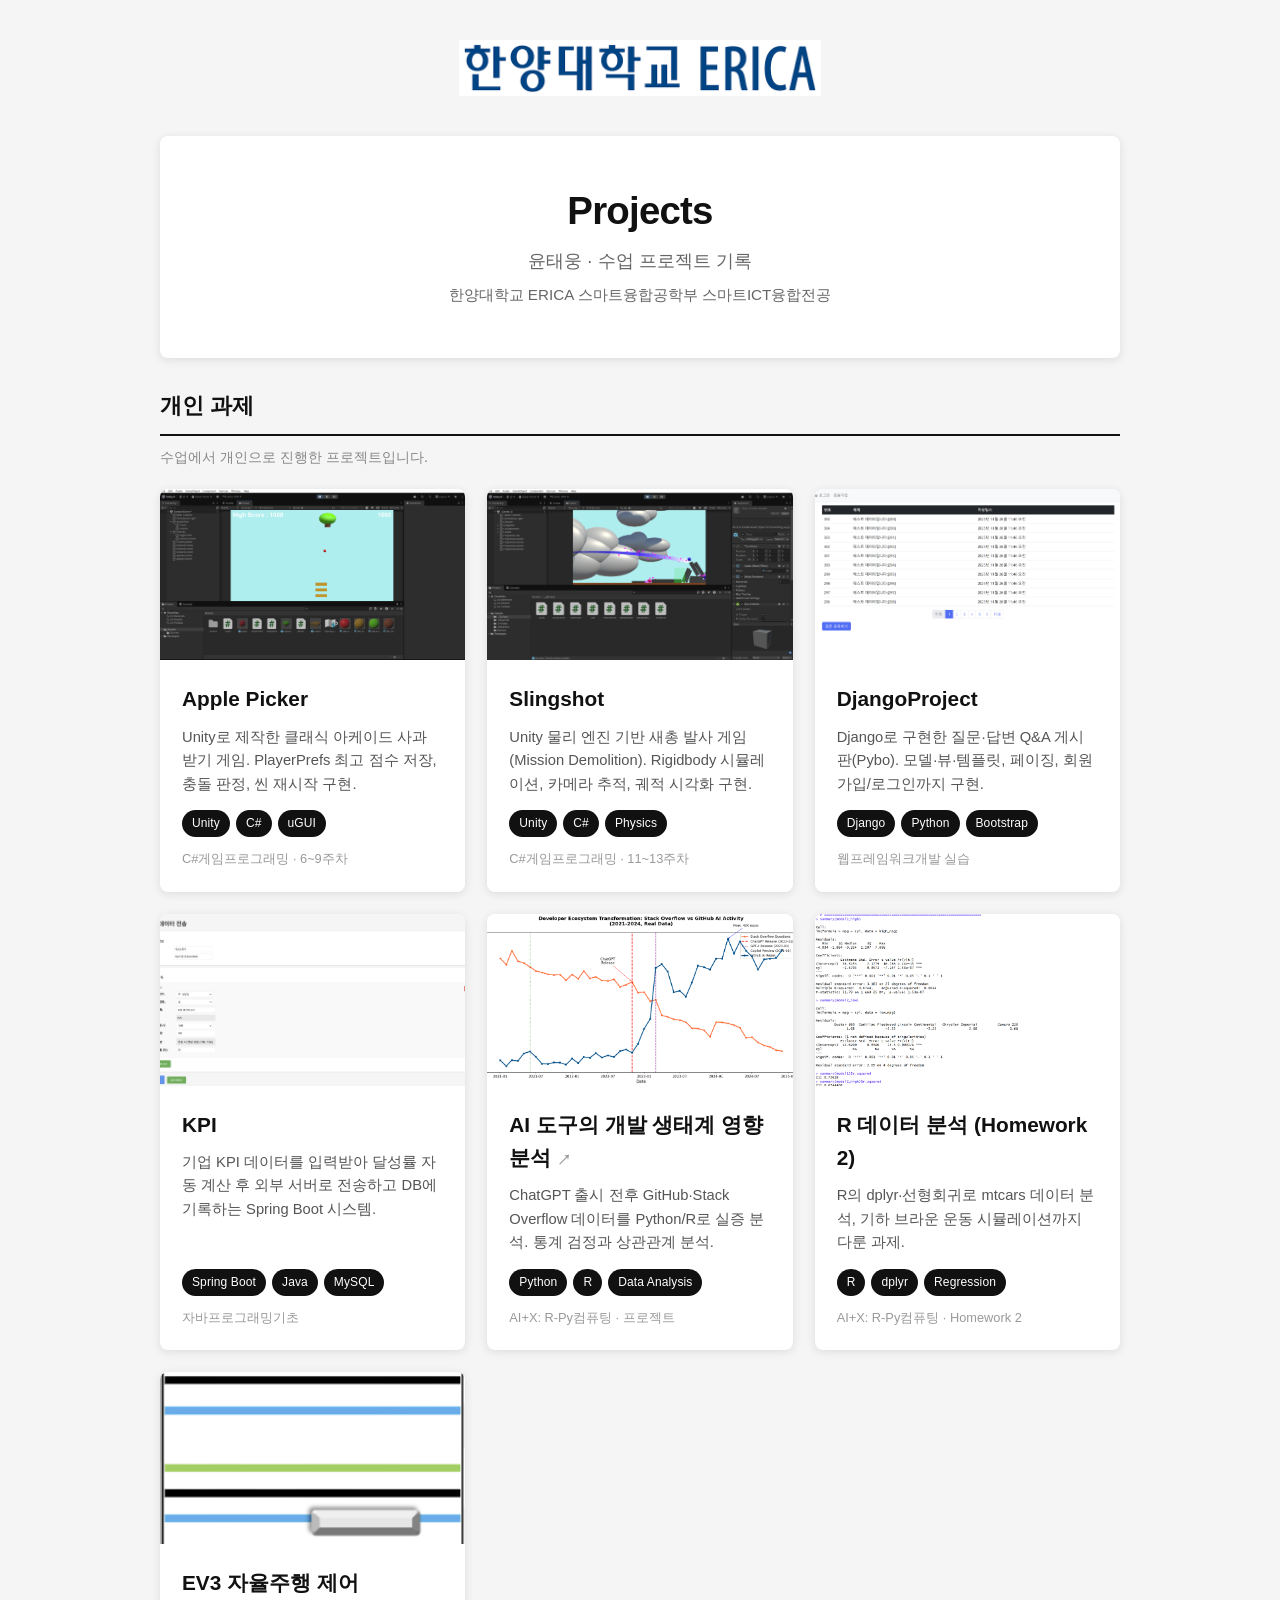
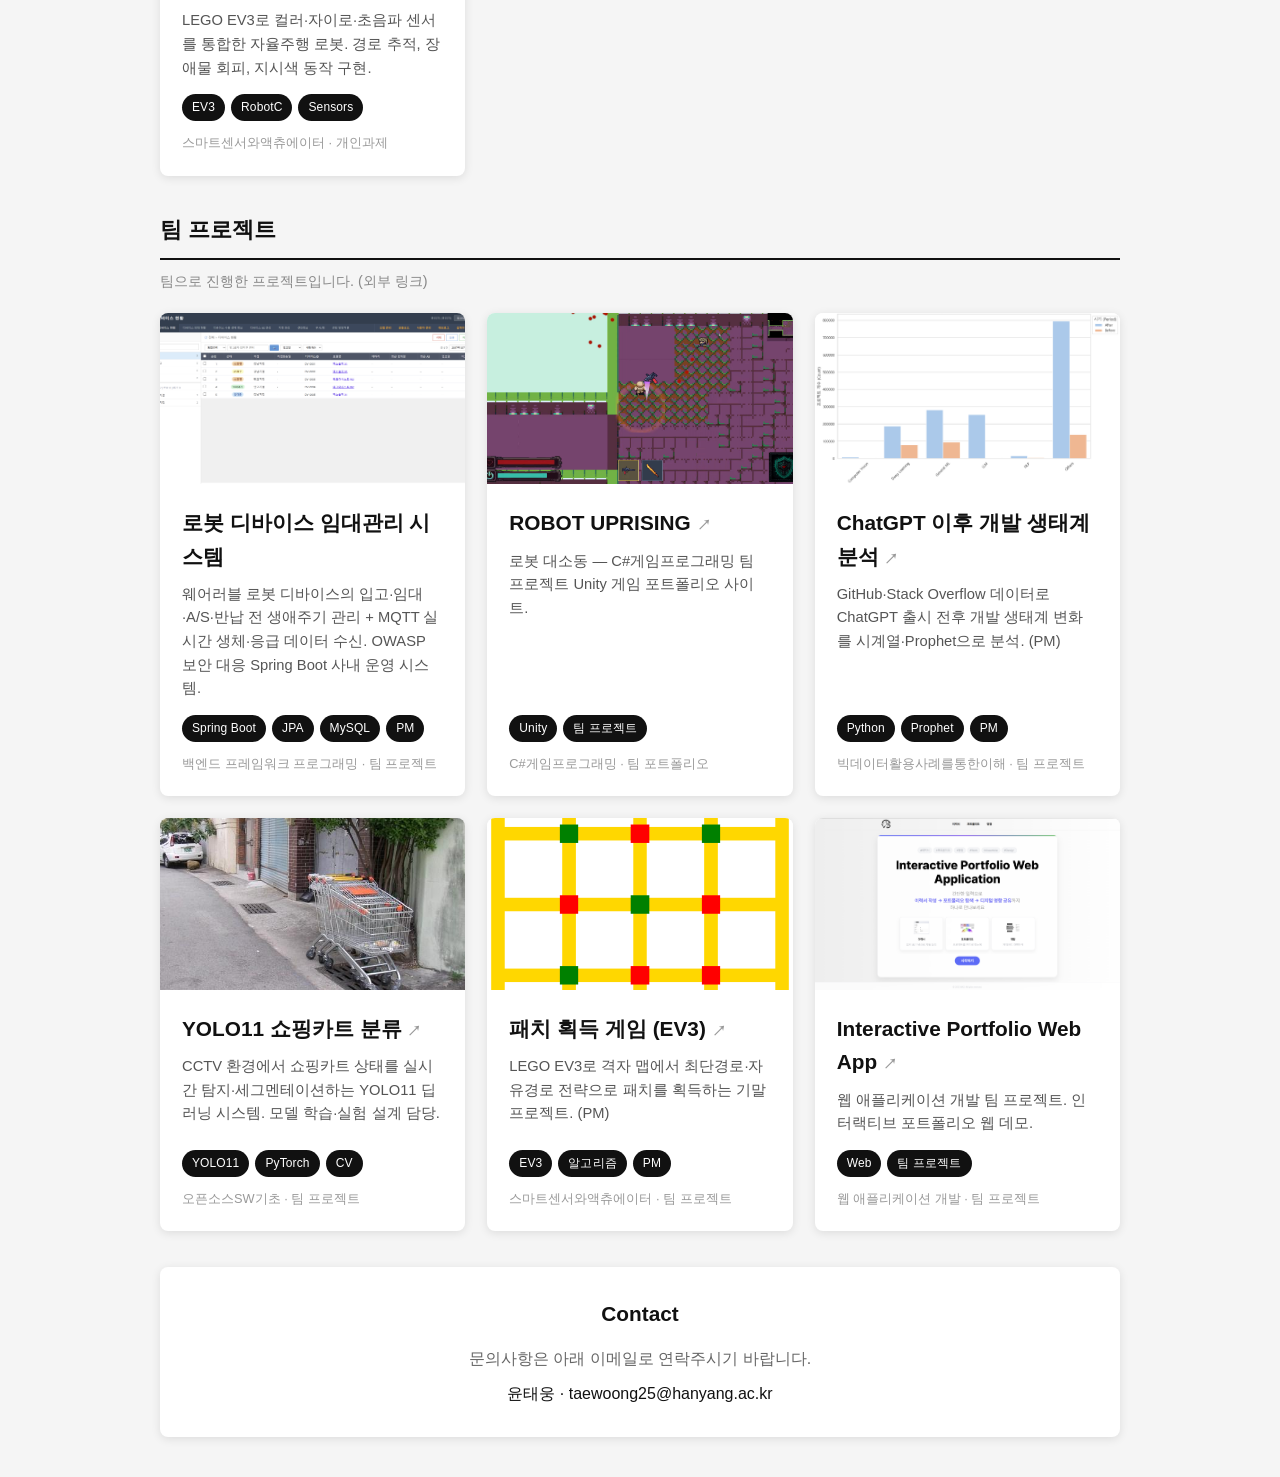
==== commit 2a61512c: "Add RMS team project card linking to rms-portfolio deployment Co-Authored-By: Claude Opus 4.8 <norep" ====
--- a/index.html
+++ b/index.html
@@ -130,6 +130,21 @@
             <h2 class="group-title">팀 프로젝트</h2>
             <p class="group-desc">팀으로 진행한 프로젝트입니다. (외부 링크)</p>
             <div class="card-grid">
+                <a class="proj-card" href="https://backendframeworkprogramming.github.io/rms-portfolio/">
+                    <div class="proj-thumb"><img src="images/thumbs/thumb_rms.png" alt="로봇 디바이스 임대관리 시스템"></div>
+                    <div class="proj-body">
+                        <h2>로봇 디바이스 임대관리 시스템</h2>
+                        <p>웨어러블 로봇 디바이스의 입고·임대·A/S·반납 전 생애주기 관리 + MQTT 실시간 생체·응급 데이터 수신. OWASP 보안 대응 Spring Boot 사내 운영 시스템.</p>
+                        <div class="badges">
+                            <span class="badge">Spring Boot</span>
+                            <span class="badge">JPA</span>
+                            <span class="badge">MySQL</span>
+                            <span class="badge">PM</span>
+                        </div>
+                        <span class="proj-meta">백엔드 프레임워크 프로그래밍 · 팀 프로젝트</span>
+                    </div>
+                </a>
+
                 <a class="proj-card" href="https://cs-gamedev.github.io/portfolio/">
                     <div class="proj-thumb"><img src="images/thumbs/thumb_robot.png" alt="ROBOT UPRISING"></div>
                     <div class="proj-body">
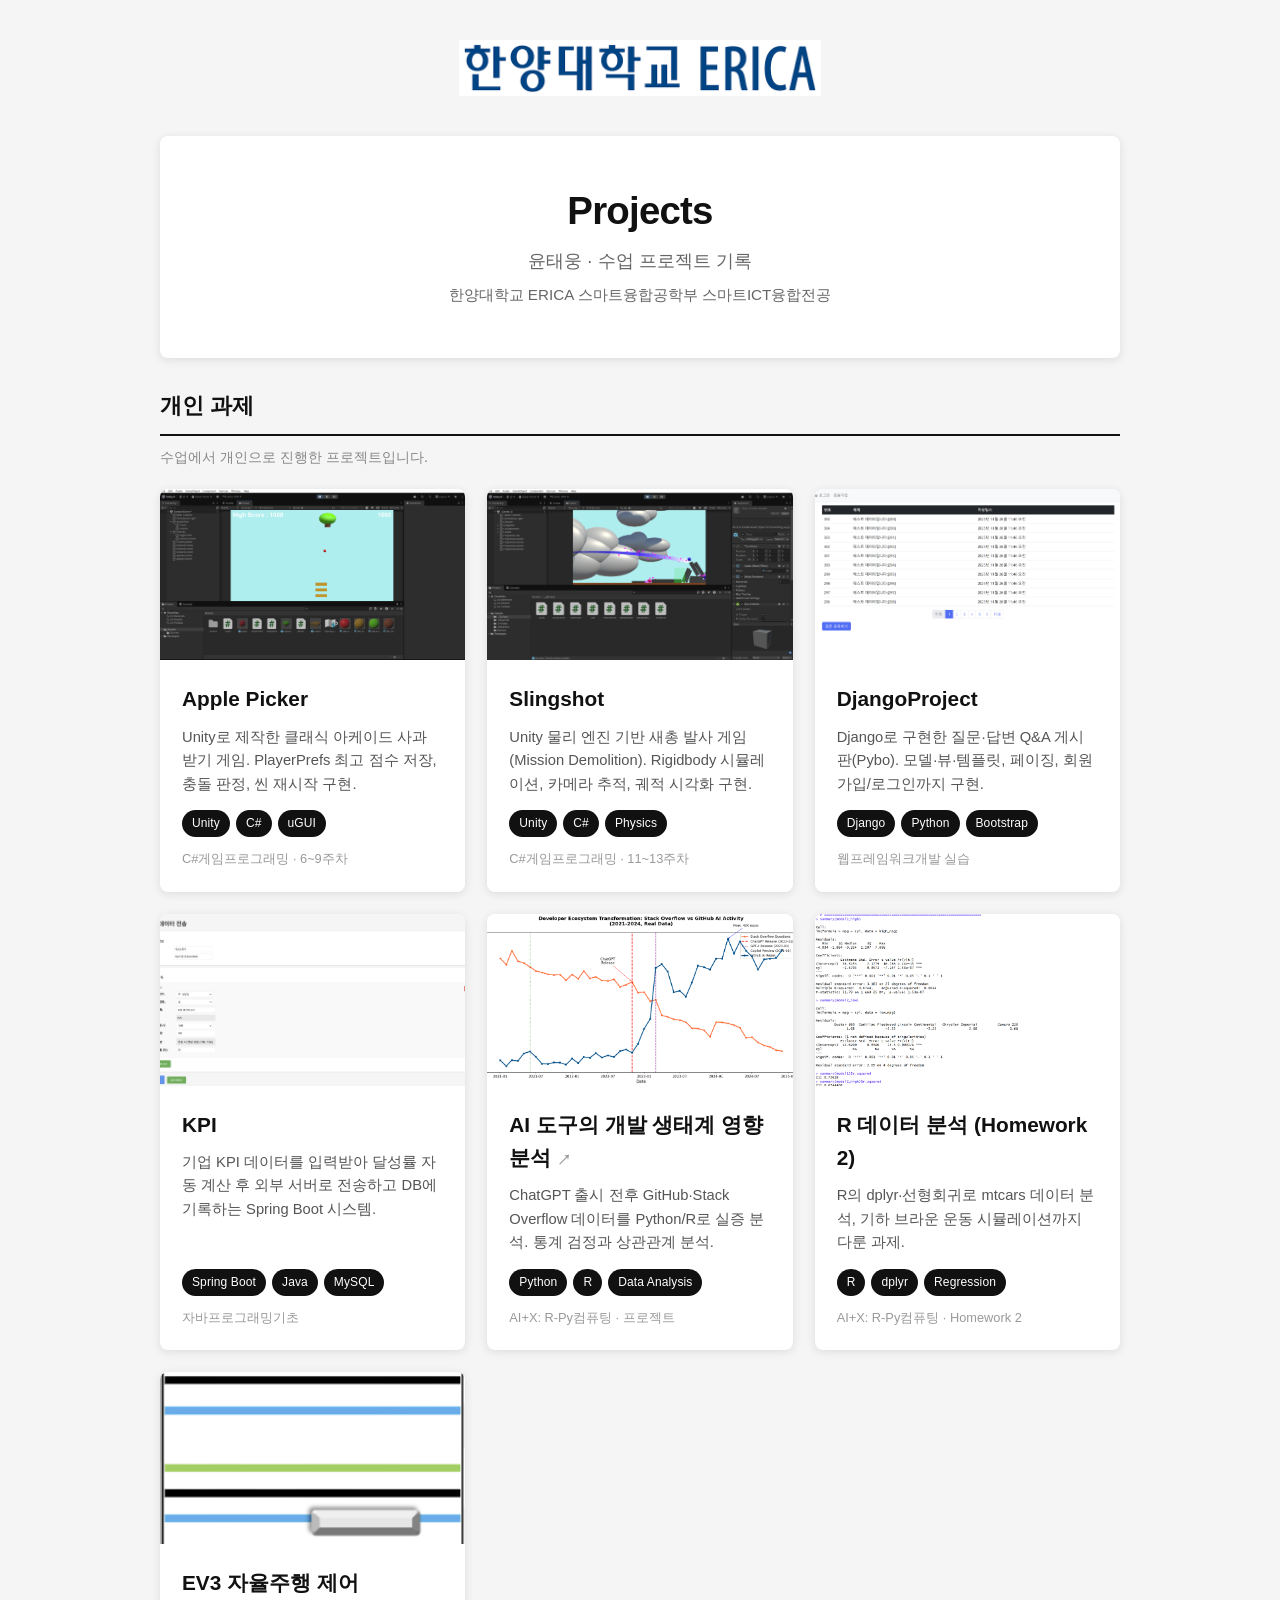
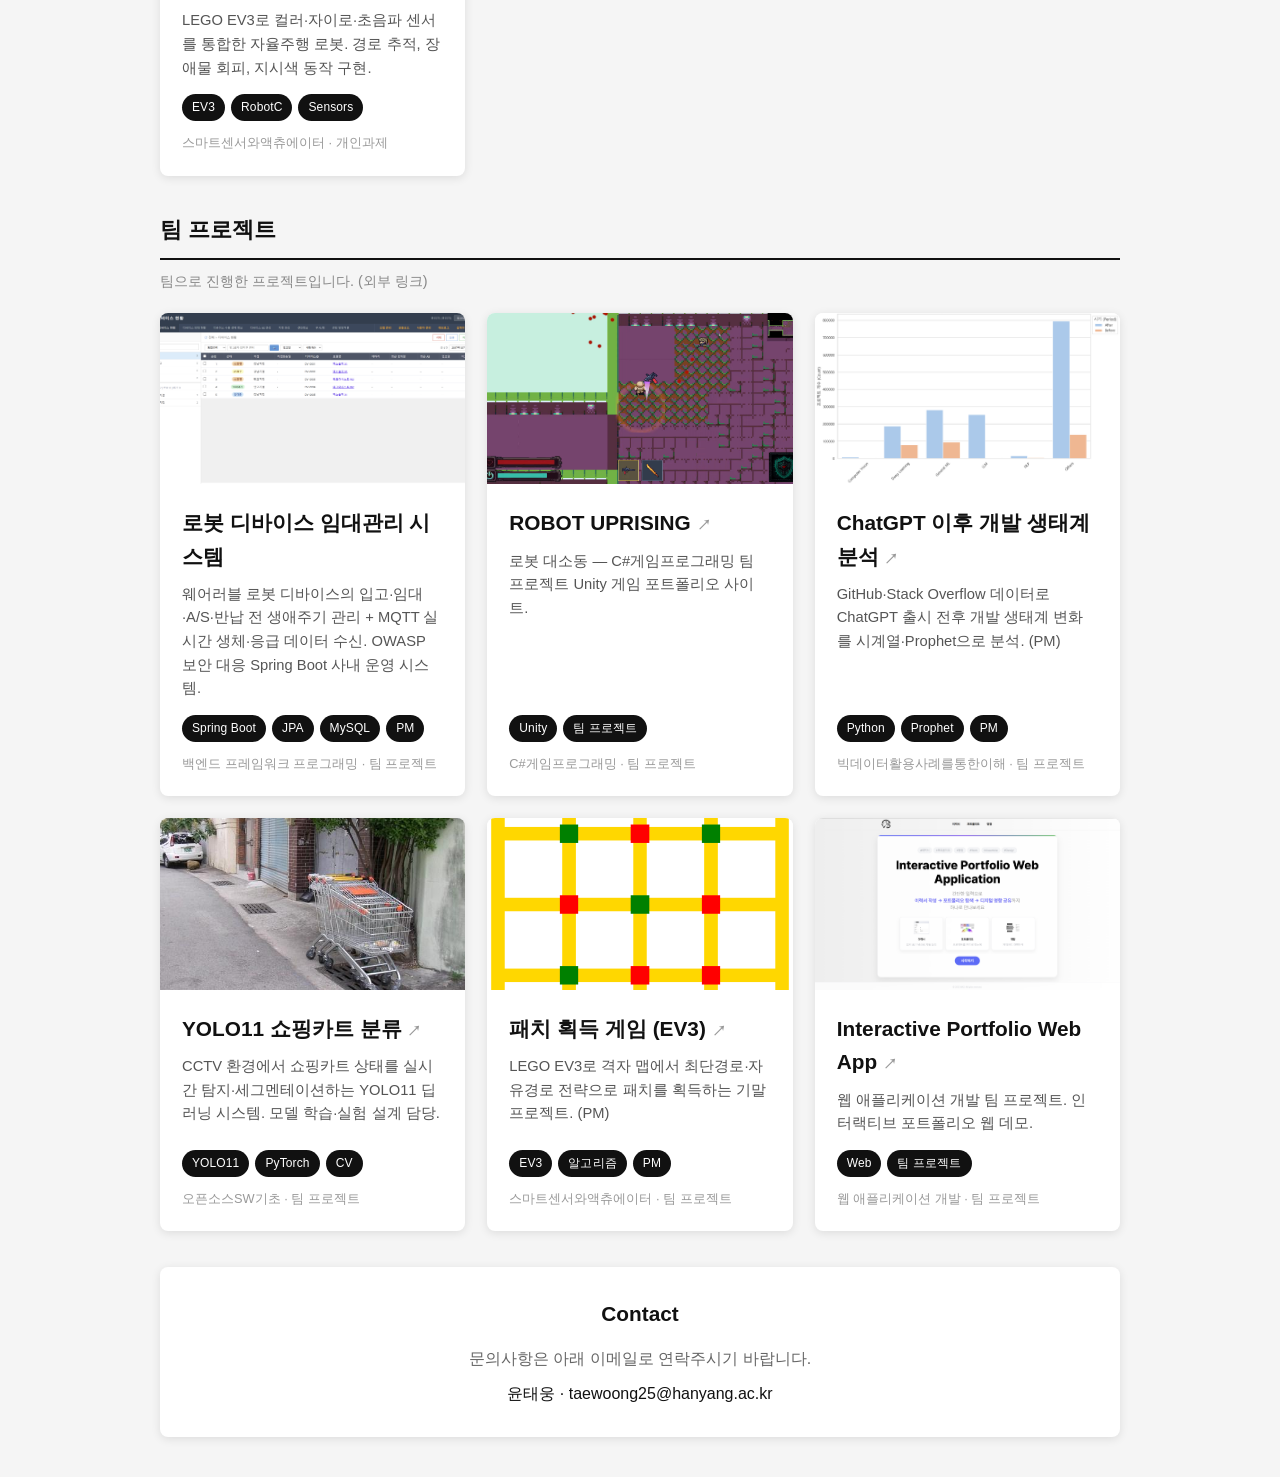
==== commit 5b4135ee: "Fix ROBOT meta label; widen hub to 4 cols on large screens - ROBOT UPRISING 메타 '팀 포트폴리오' → '팀 프로젝트' " ====
--- a/index.html
+++ b/index.html
@@ -7,7 +7,7 @@
     <link rel="stylesheet" href="base.css">
 </head>
 <body>
-    <div class="container">
+    <div class="container container-wide">
         <!-- Logos -->
         <div class="logos">
             <img src="images/logo_school.png" alt="한양대학교 ERICA">
@@ -130,7 +130,7 @@
             <h2 class="group-title">팀 프로젝트</h2>
             <p class="group-desc">팀으로 진행한 프로젝트입니다. (외부 링크)</p>
             <div class="card-grid">
-                <a class="proj-card" href="https://backendframeworkprogramming.github.io/rms-portfolio/">
+                <a class="proj-card" href="https://rms-portfolio-nine.vercel.app/">
                     <div class="proj-thumb"><img src="images/thumbs/thumb_rms.png" alt="로봇 디바이스 임대관리 시스템"></div>
                     <div class="proj-body">
                         <h2>로봇 디바이스 임대관리 시스템</h2>
@@ -154,7 +154,7 @@
                             <span class="badge">Unity</span>
                             <span class="badge">팀 프로젝트</span>
                         </div>
-                        <span class="proj-meta">C#게임프로그래밍 · 팀 포트폴리오</span>
+                        <span class="proj-meta">C#게임프로그래밍 · 팀 프로젝트</span>
                     </div>
                 </a>
 
--- a/base.css
+++ b/base.css
@@ -634,3 +634,13 @@
     border: 0;
     cursor: pointer;
 }
+
+/* =====================================================================
+   큰 화면(허브 전용) — 카드를 4열로 펼쳐 세로 길이 축소
+   .container-wide 는 허브(index)에서만 사용. 상세 페이지는 기존 1000px 유지.
+   ===================================================================== */
+@media (min-width: 1500px) {
+    .container-wide {
+        max-width: 1320px;
+    }
+}
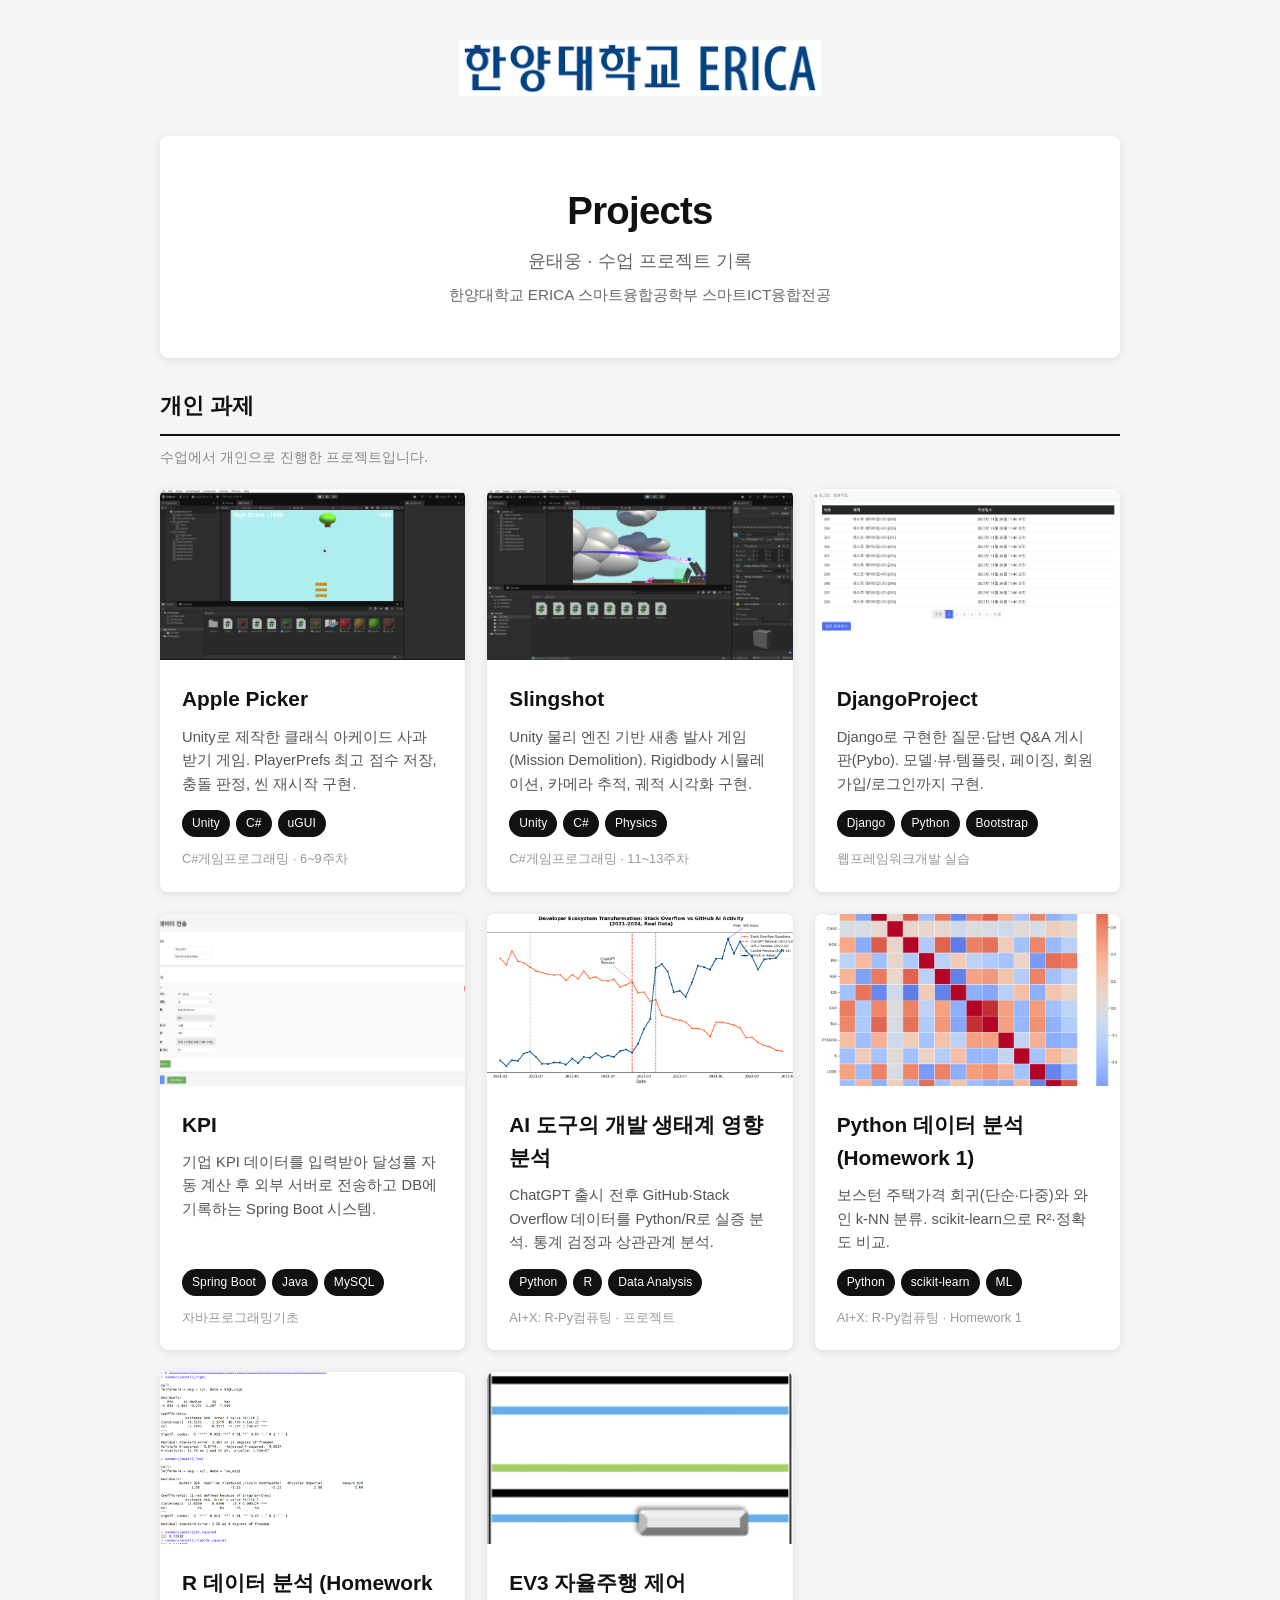
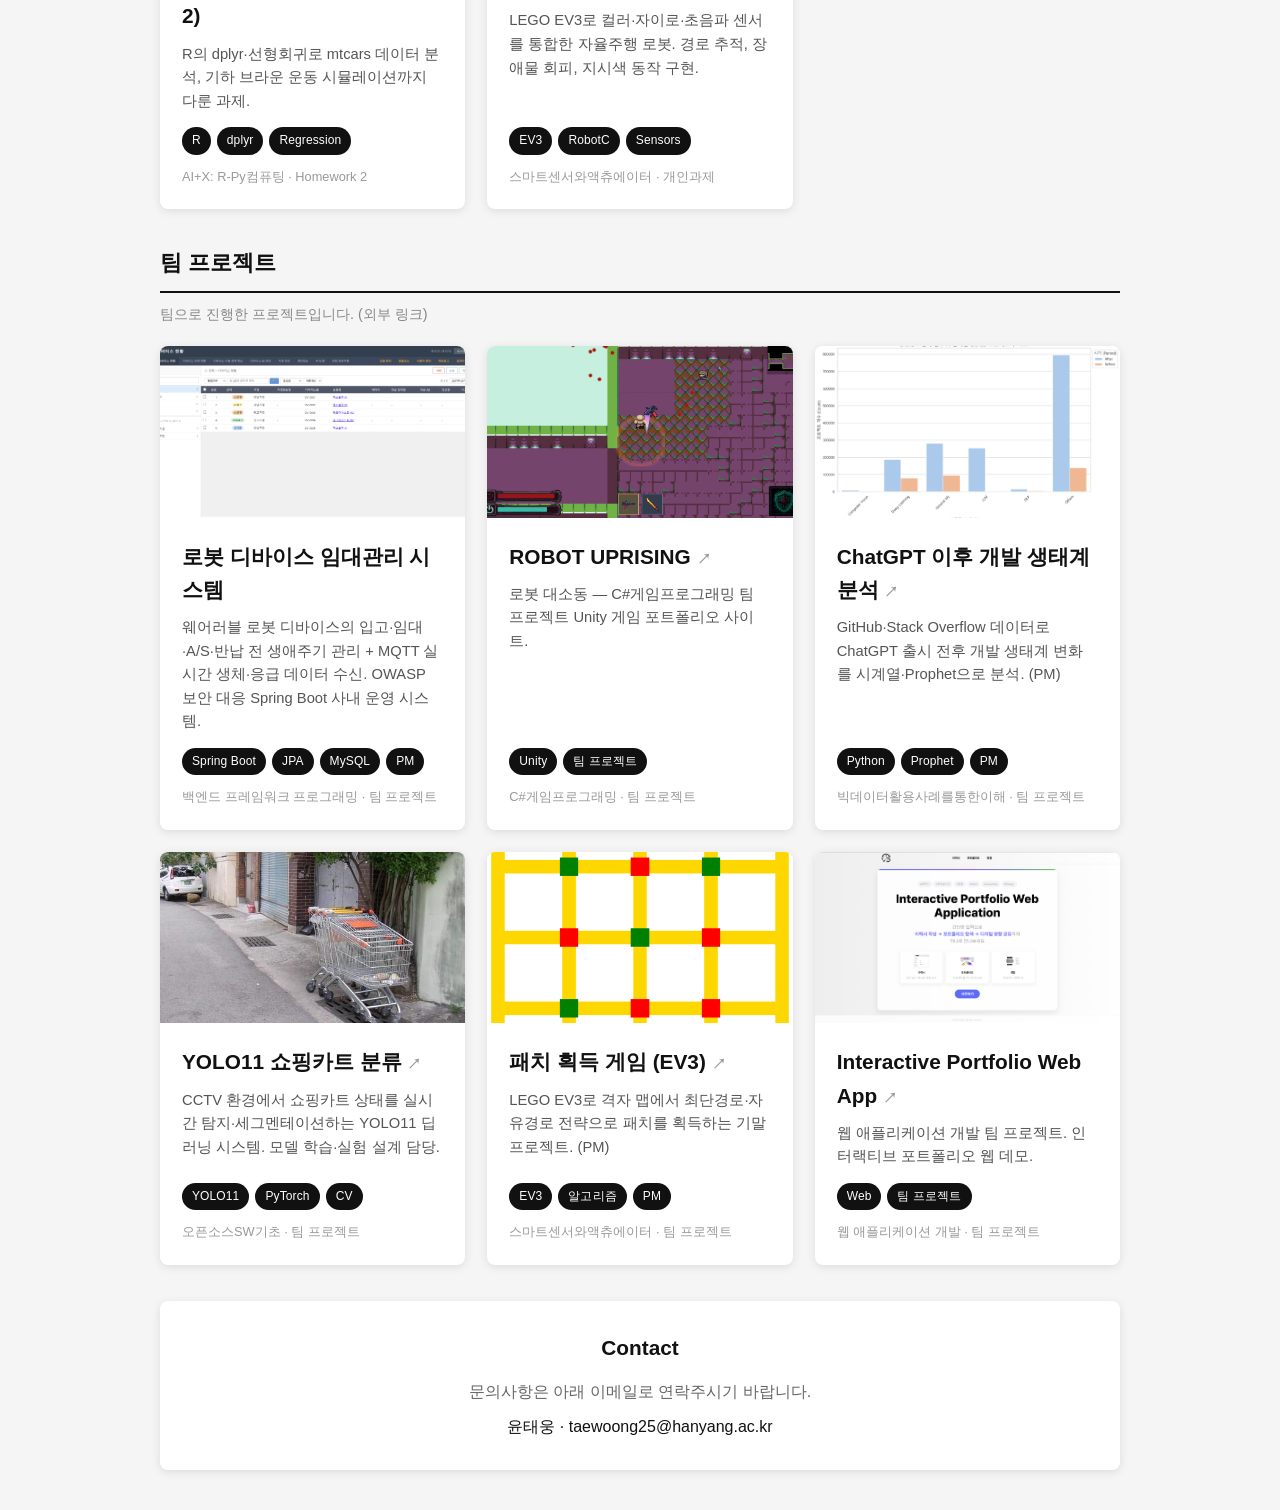
==== commit 795fc748: "Add Py-DataAnalysis(HW1) page, move AIX page in-site - /py-dataanalysis/ 포트폴리오 페이지 신규 (보스턴 회귀·와인 k-N" ====
--- a/index.html
+++ b/index.html
@@ -81,10 +81,10 @@
                     </div>
                 </a>
 
-                <a class="proj-card" href="https://taewoongyoun.github.io/AIX-R-Py-Repo/">
+                <a class="proj-card" href="aix/">
                     <div class="proj-thumb"><img src="images/thumbs/thumb_aix.png" alt="AI 도구 영향 분석"></div>
                     <div class="proj-body">
-                        <h2>AI 도구의 개발 생태계 영향 분석 <span class="ext">↗</span></h2>
+                        <h2>AI 도구의 개발 생태계 영향 분석</h2>
                         <p>ChatGPT 출시 전후 GitHub·Stack Overflow 데이터를 Python/R로 실증 분석. 통계 검정과 상관관계 분석.</p>
                         <div class="badges">
                             <span class="badge">Python</span>
@@ -92,6 +92,20 @@
                             <span class="badge">Data Analysis</span>
                         </div>
                         <span class="proj-meta">AI+X: R-Py컴퓨팅 · 프로젝트</span>
+                    </div>
+                </a>
+
+                <a class="proj-card" href="py-dataanalysis/">
+                    <div class="proj-thumb"><img src="py-dataanalysis/images/correlation_heatmap.png" alt="Python 데이터 분석"></div>
+                    <div class="proj-body">
+                        <h2>Python 데이터 분석 (Homework 1)</h2>
+                        <p>보스턴 주택가격 회귀(단순·다중)와 와인 k-NN 분류. scikit-learn으로 R²·정확도 비교.</p>
+                        <div class="badges">
+                            <span class="badge">Python</span>
+                            <span class="badge">scikit-learn</span>
+                            <span class="badge">ML</span>
+                        </div>
+                        <span class="proj-meta">AI+X: R-Py컴퓨팅 · Homework 1</span>
                     </div>
                 </a>
 
